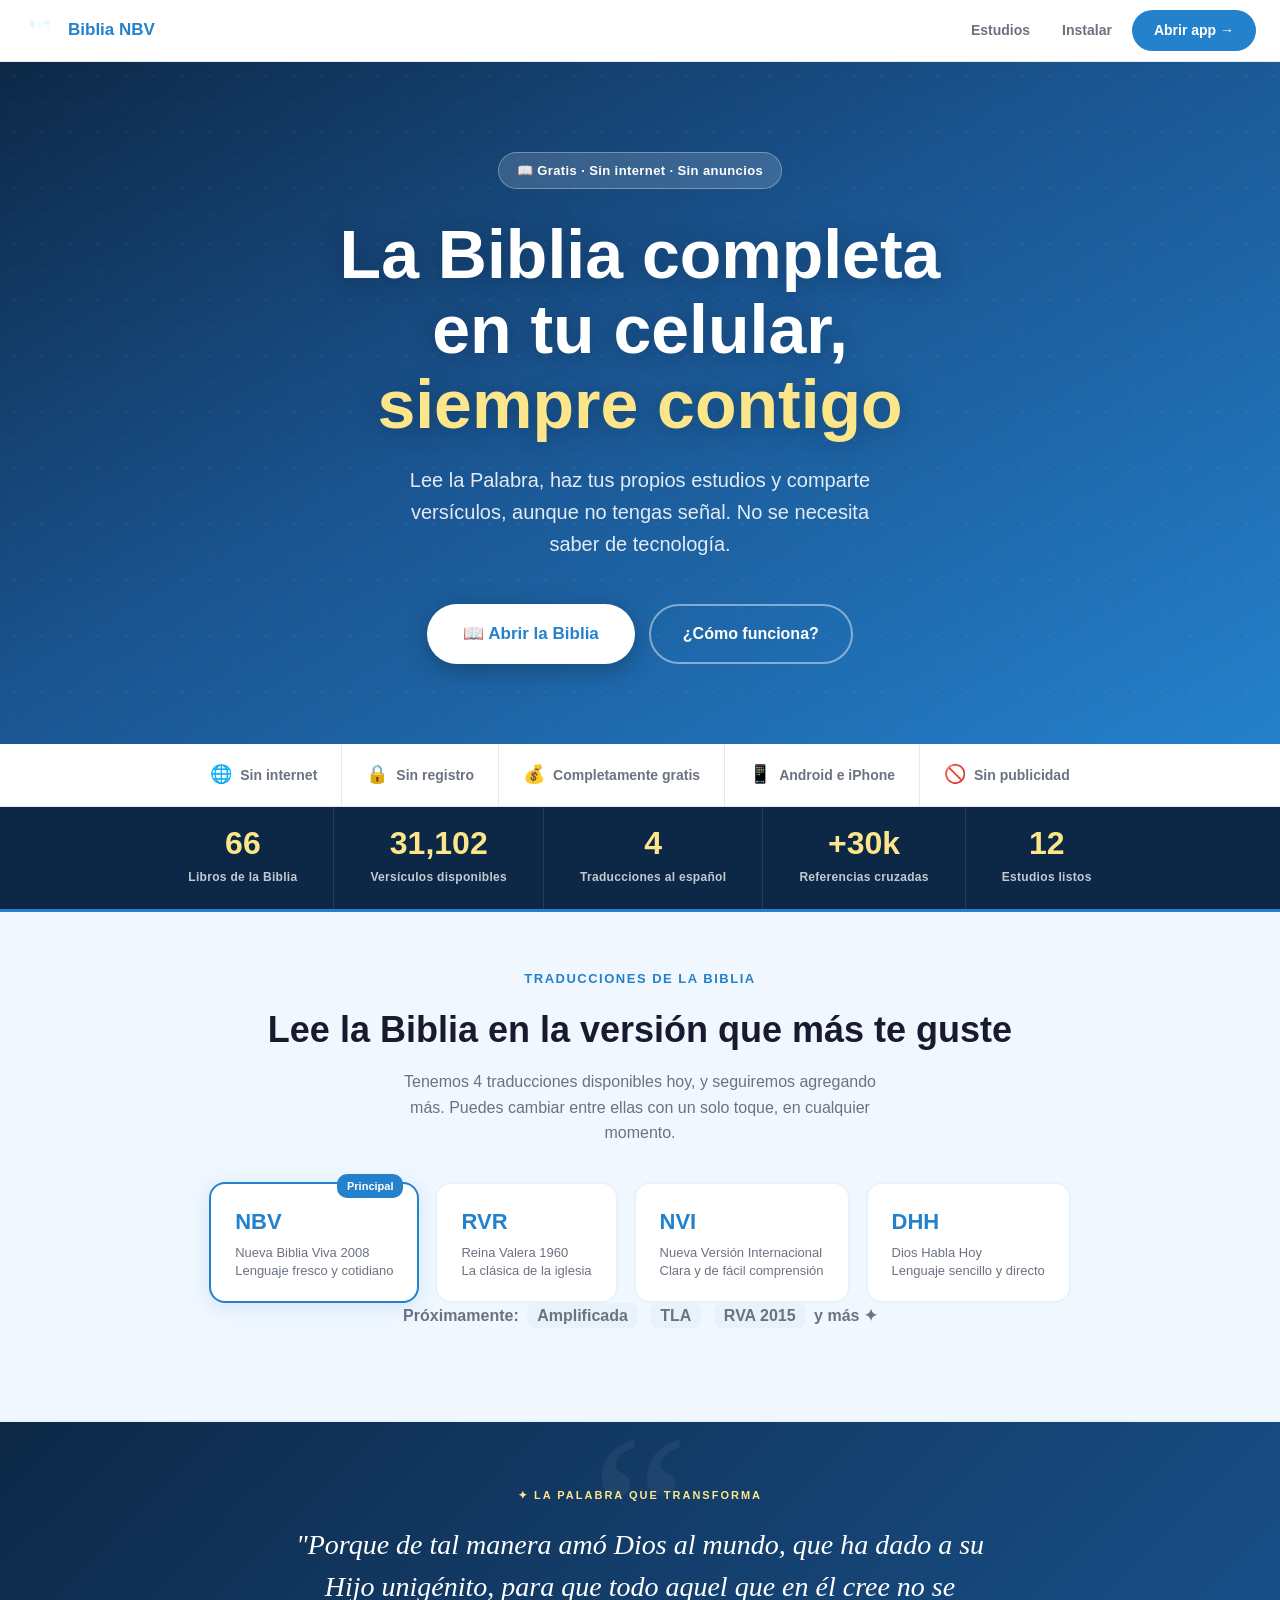
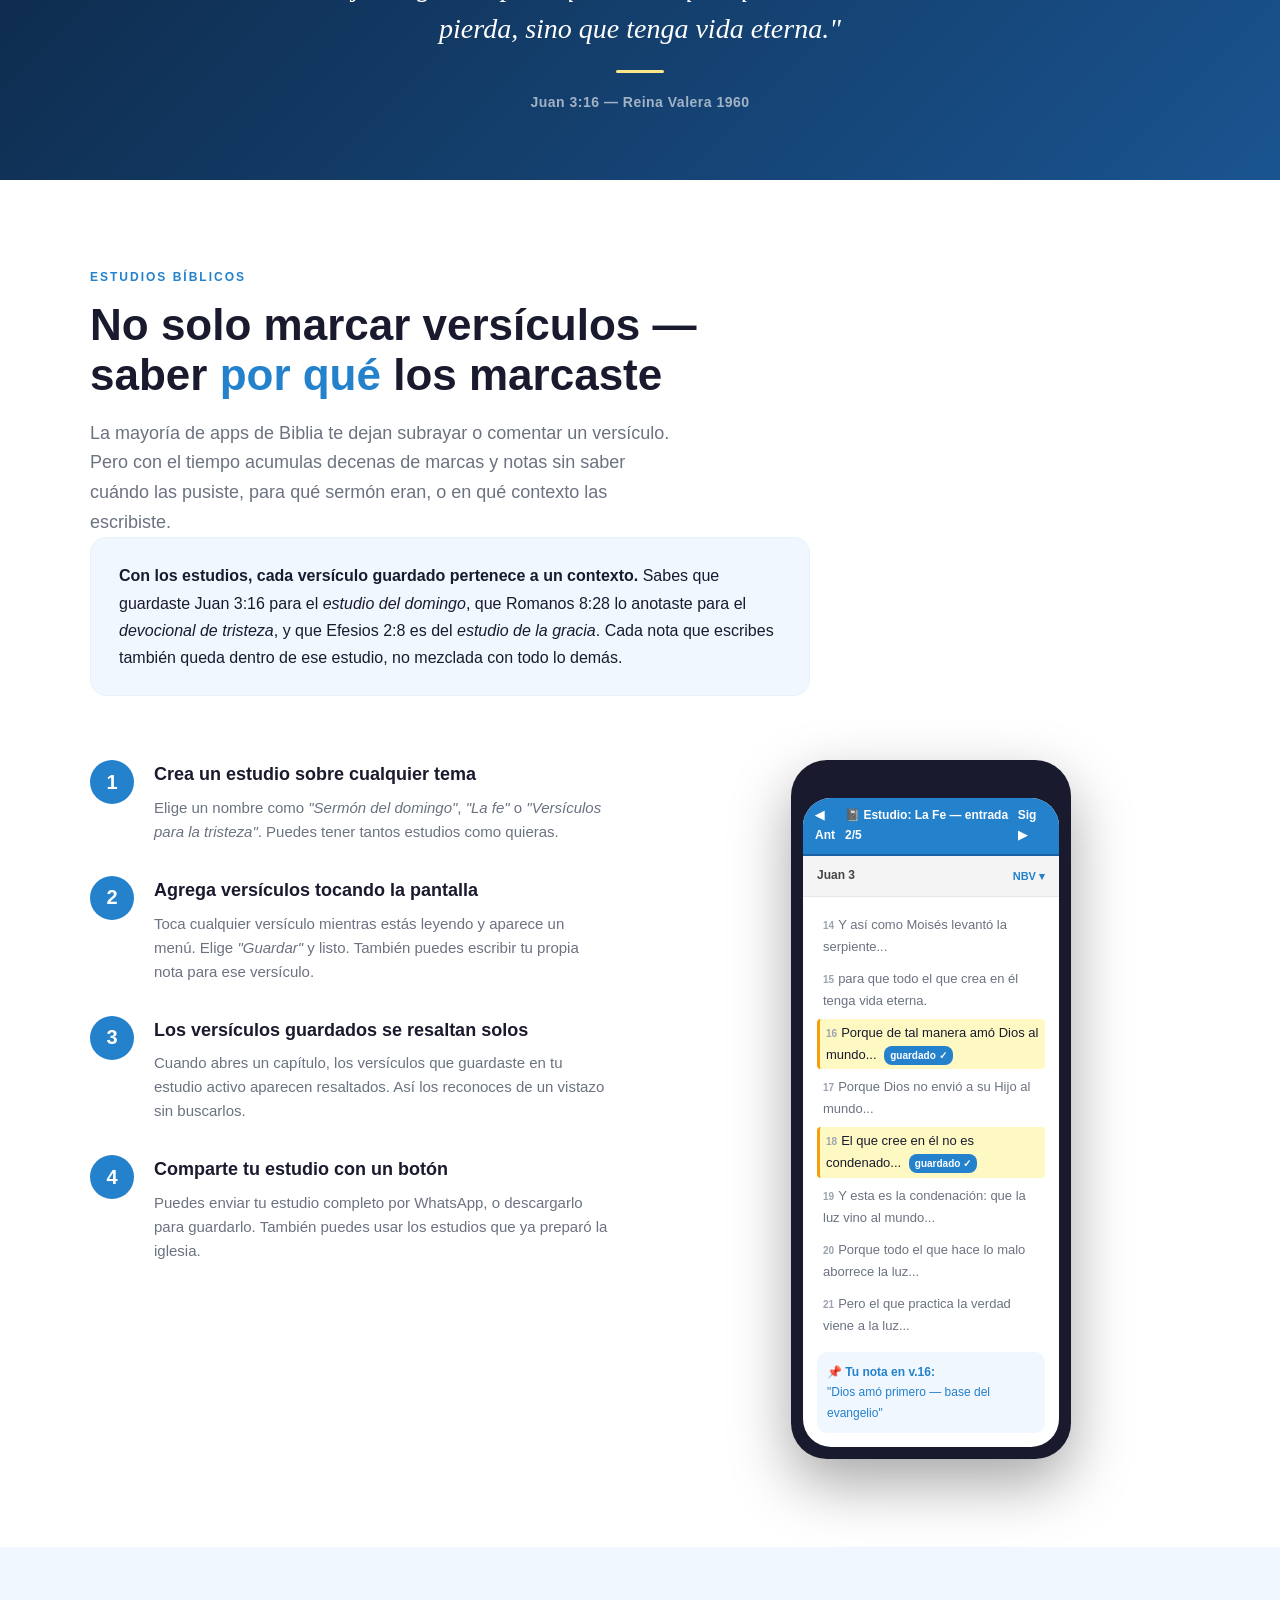
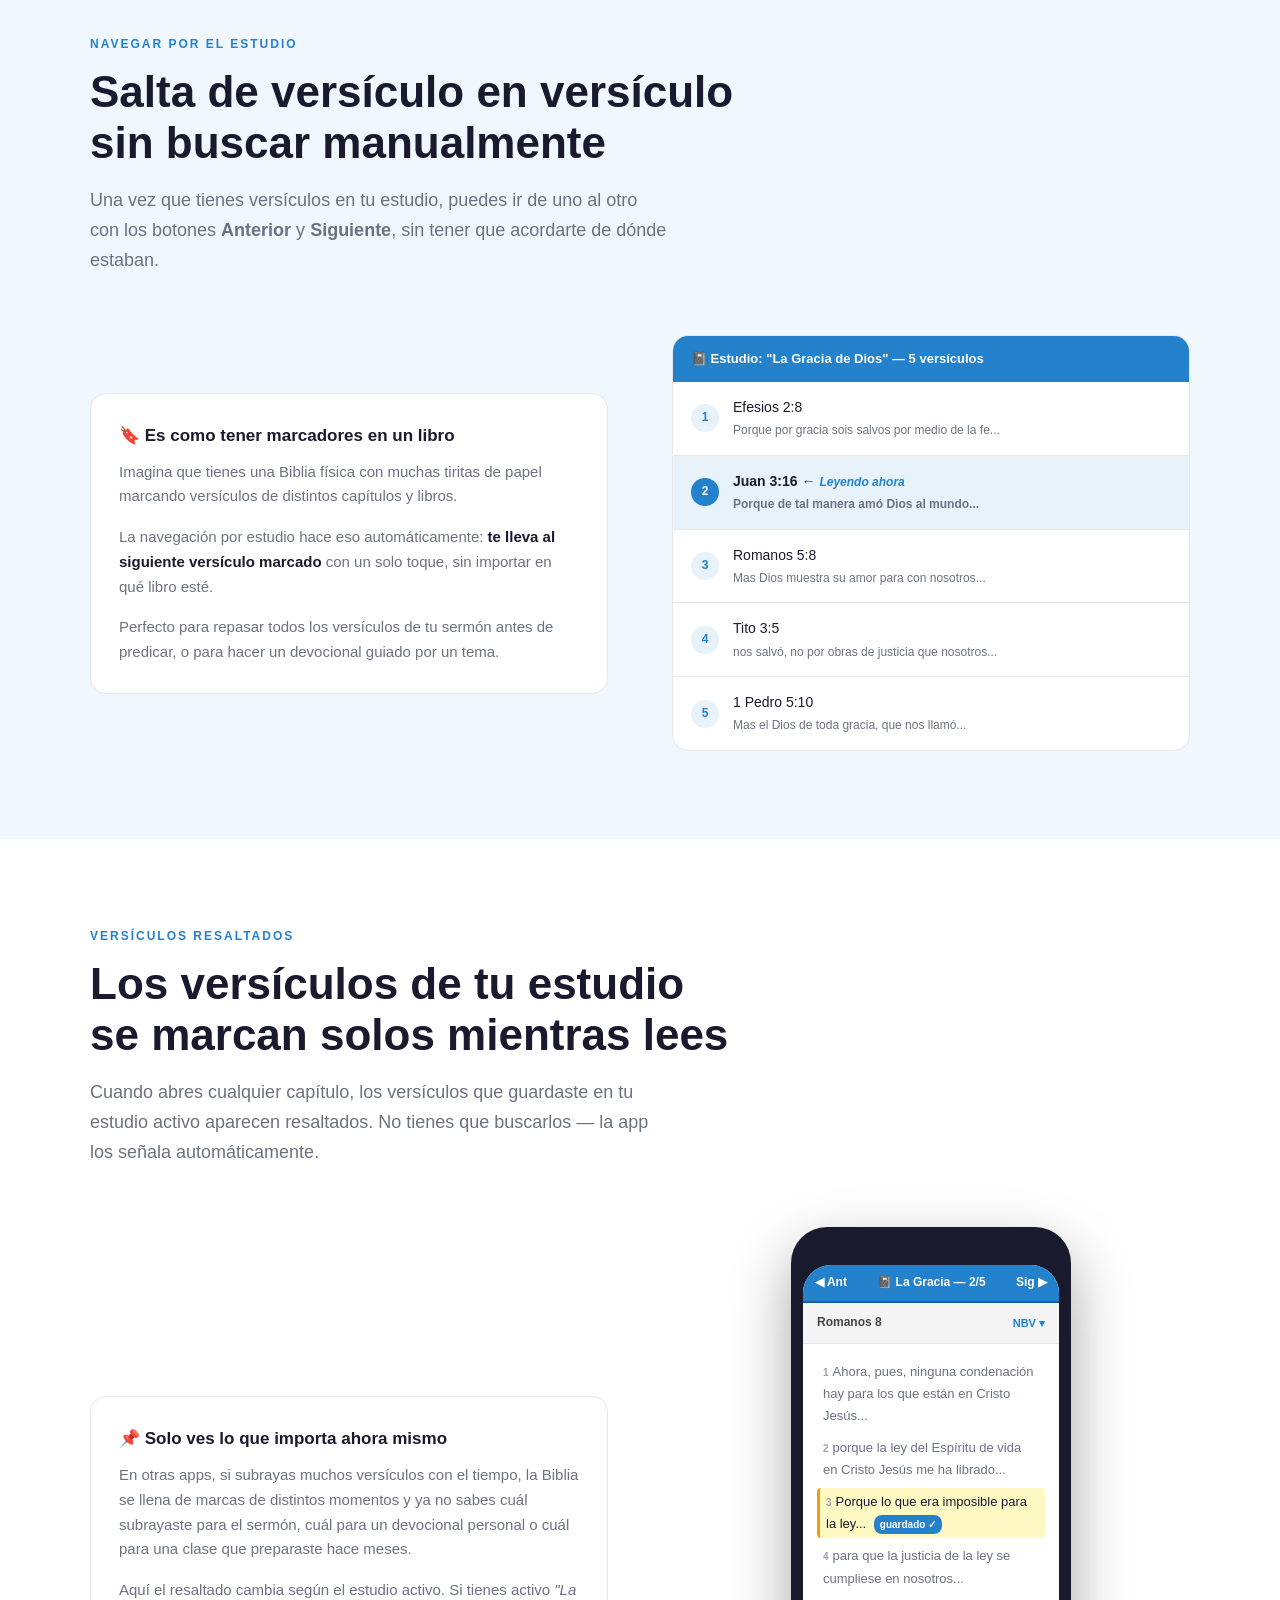
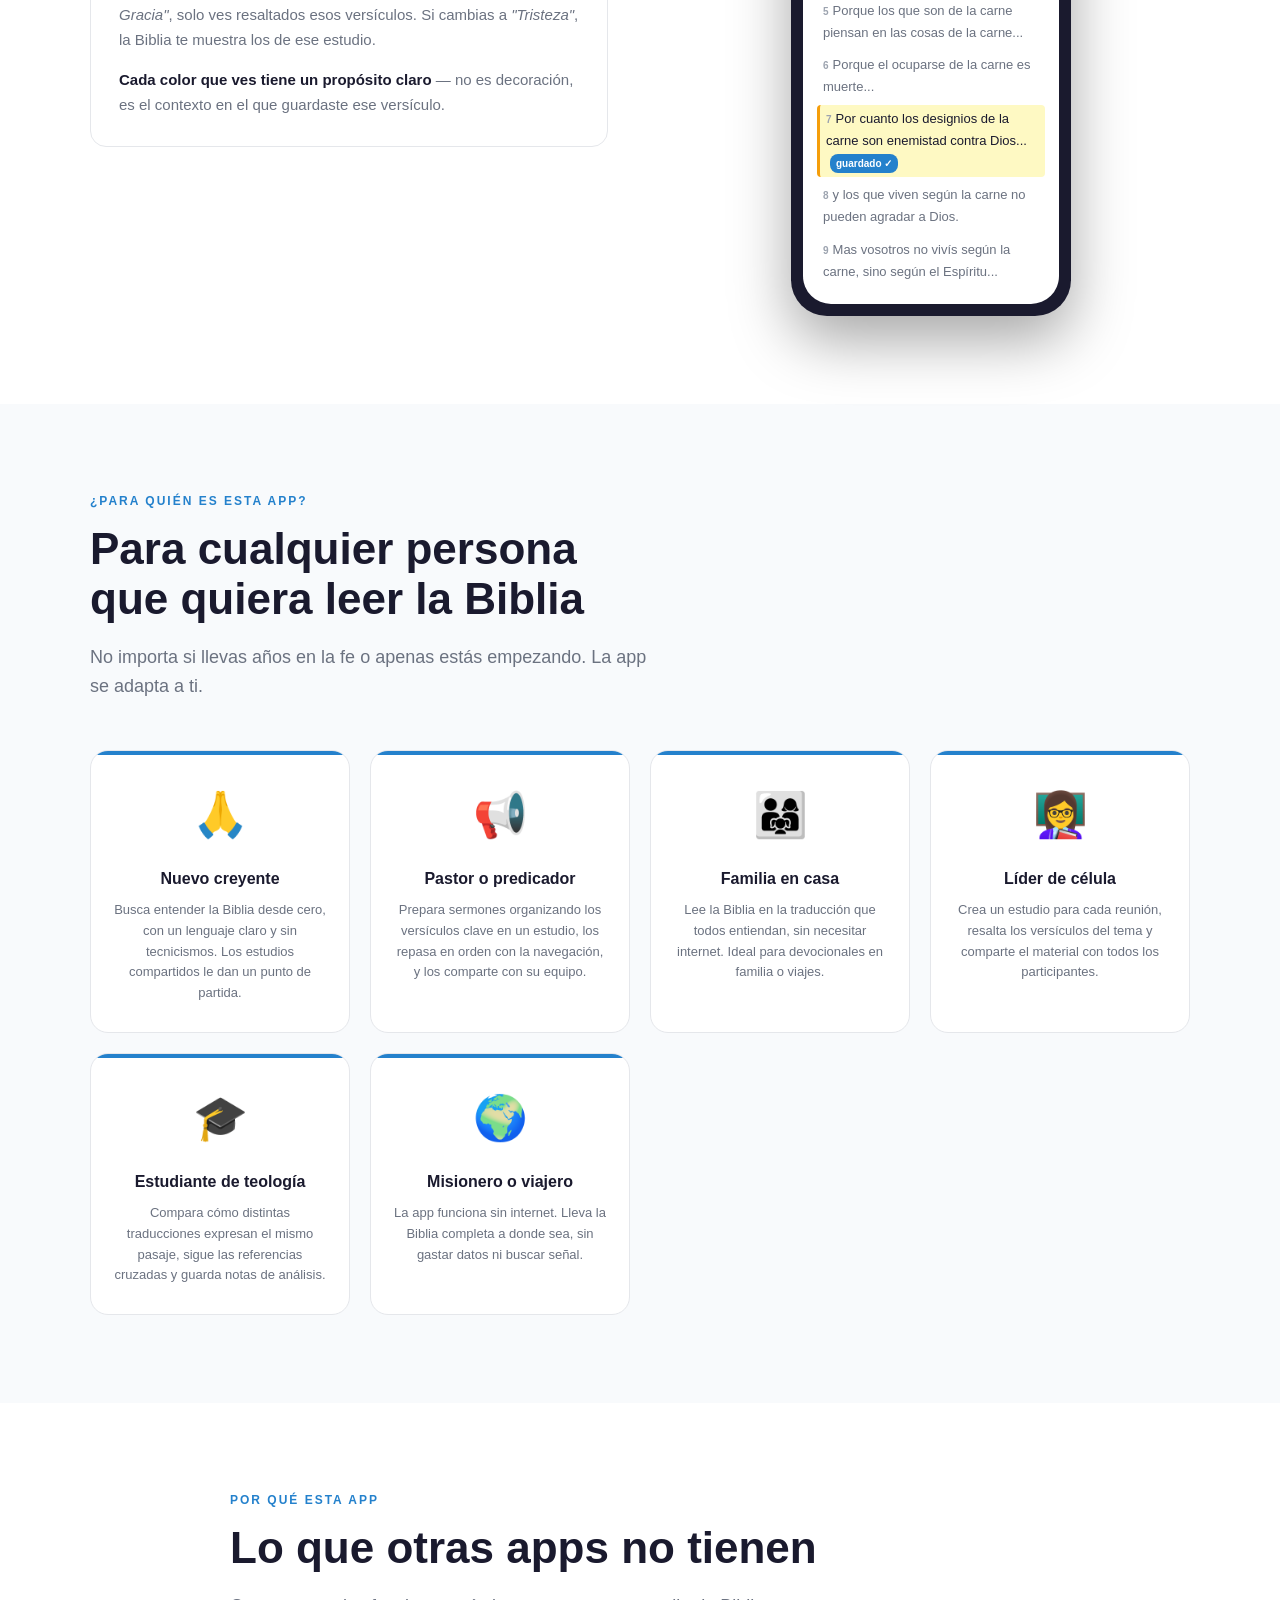
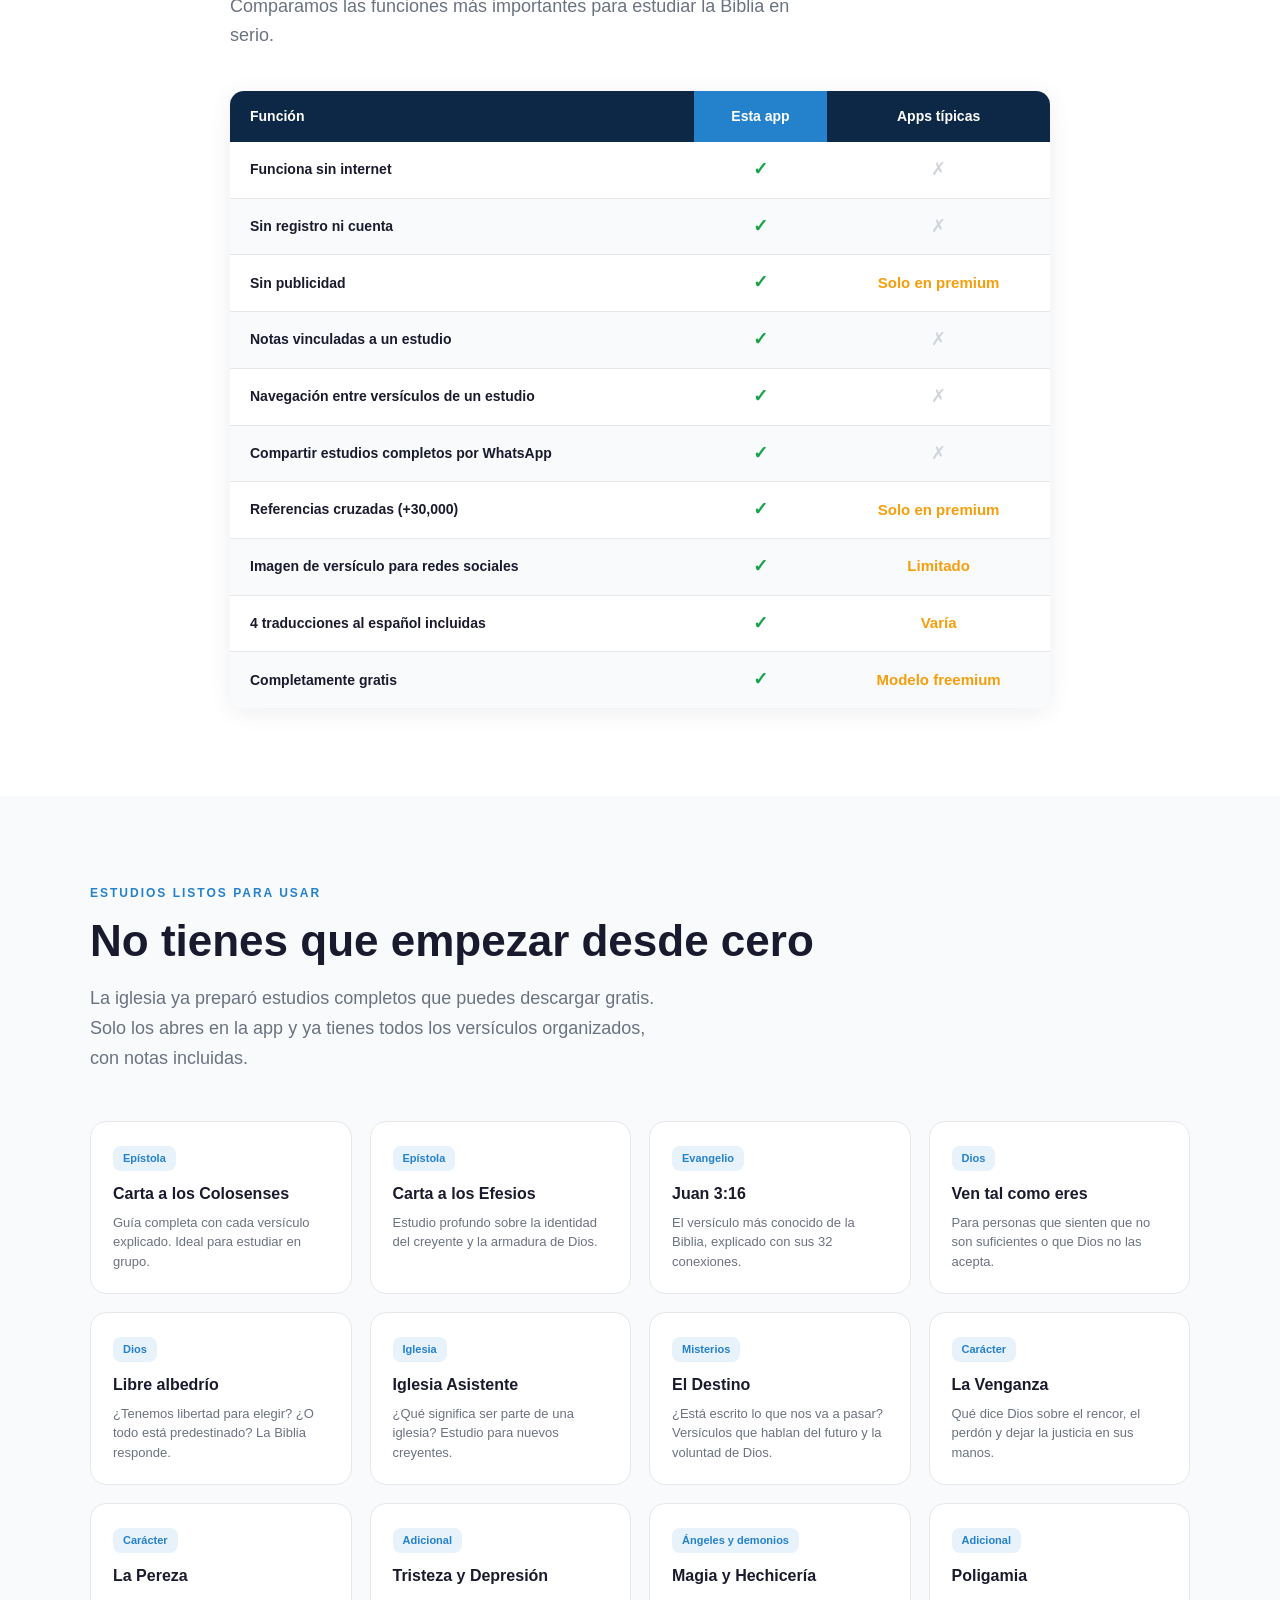
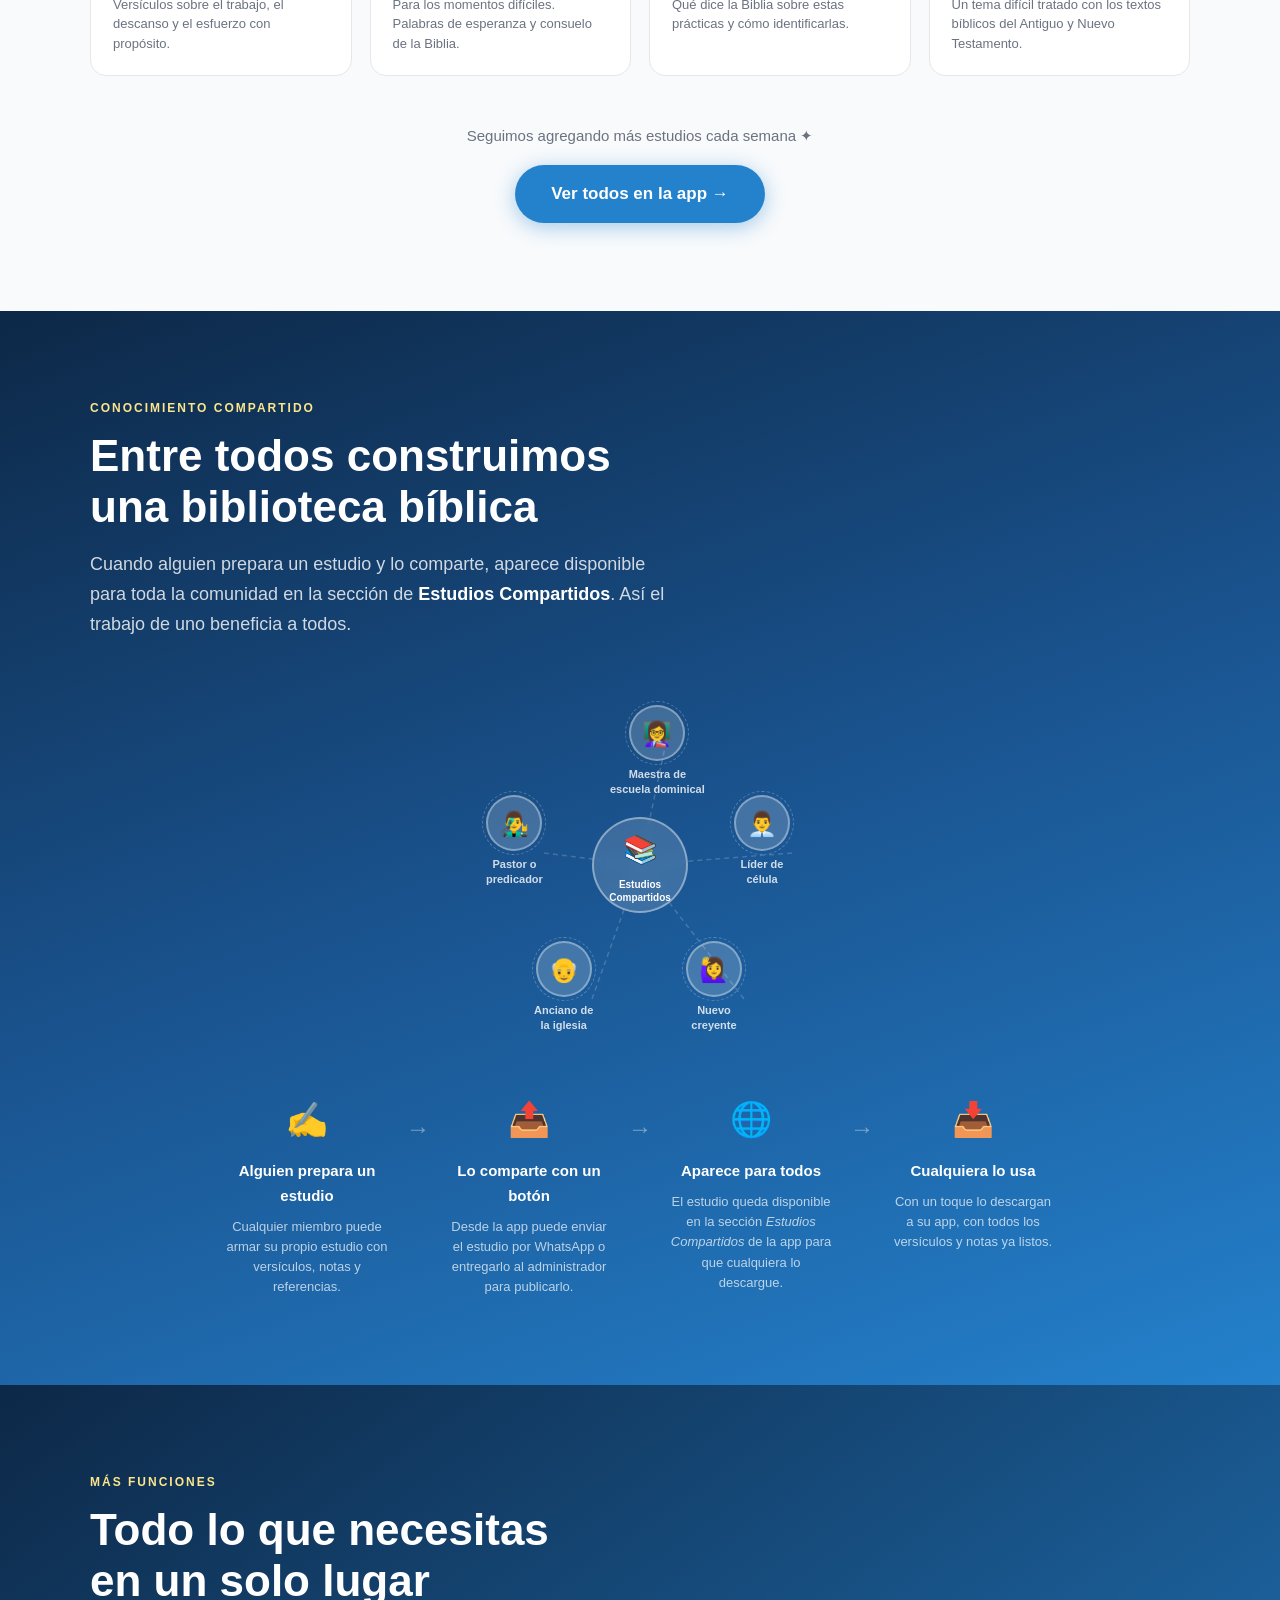
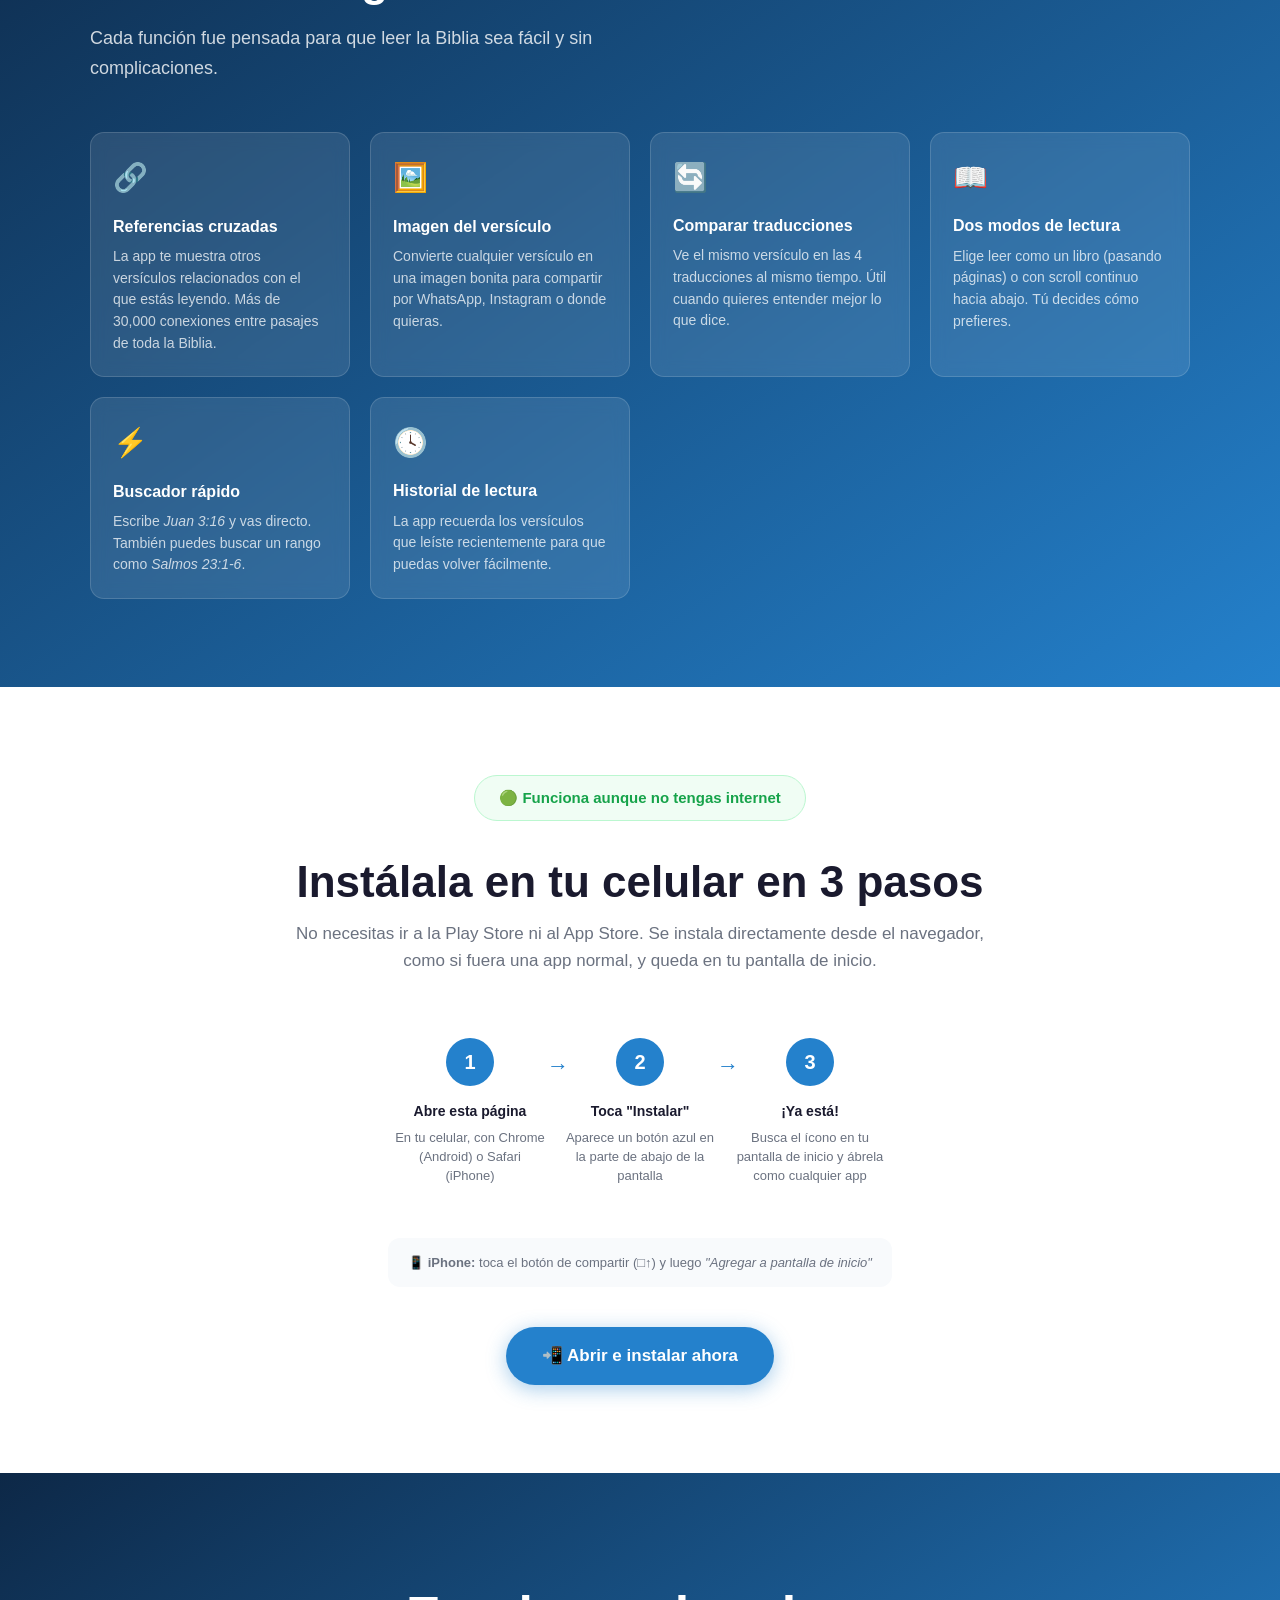
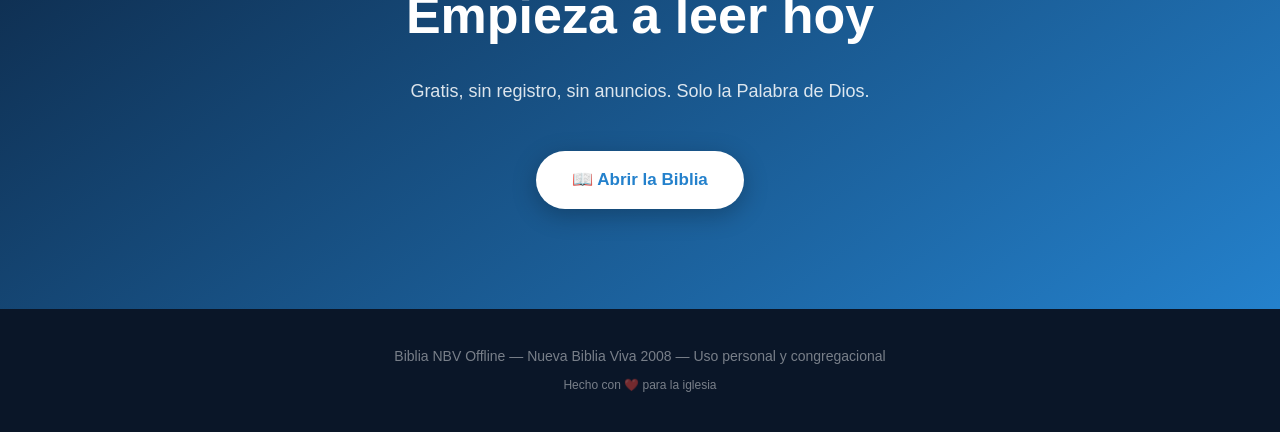
==== landing.html @ 21ff1848 "v2.12: URL study param, auto-open modal on study switch, share link button - Al cambiar de estudio c" ====
<!DOCTYPE html>
<html lang="es">
<head>
  <meta charset="UTF-8" />
  <meta name="viewport" content="width=device-width, initial-scale=1.0" />
  <title>Biblia NBV — App para tu celular</title>
  <meta name="description" content="Lee la Biblia completa en tu celular, sin internet, gratis. Con estudios bíblicos, versículos resaltados, notas y mucho más." />
  <style>
    *, *::before, *::after { box-sizing: border-box; margin: 0; padding: 0; }

    :root {
      --blue:       #2481cc;
      --blue-dark:  #1a60a0;
      --blue-light: #e8f2fb;
      --blue-xlight:#f0f7ff;
      --text:       #1a1a2e;
      --muted:      #6b7280;
      --bg:         #ffffff;
      --card-bg:    #f8fafc;
      --border:     #e5e7eb;
      --green:      #16a34a;
      --green-bg:   #f0fdf4;
      --gold:       #f59e0b;
    }

    html { scroll-behavior: smooth; }

    body {
      font-family: -apple-system, BlinkMacSystemFont, "Segoe UI", Roboto, Helvetica, Arial, sans-serif;
      background: var(--bg);
      color: var(--text);
      line-height: 1.65;
    }

    /* ═══════════════════════════════════ NAV */
    nav {
      position: sticky; top: 0; z-index: 200;
      background: rgba(255,255,255,0.93);
      backdrop-filter: blur(14px);
      border-bottom: 1px solid var(--border);
      padding: 0 24px; height: 62px;
      display: flex; align-items: center; justify-content: space-between;
    }
    .nav-logo {
      display: flex; align-items: center; gap: 10px;
      font-weight: 800; font-size: 17px; color: var(--blue); text-decoration: none;
    }
    .nav-logo img { width: 34px; height: 34px; border-radius: 9px; }
    .nav-links { display: flex; gap: 8px; align-items: center; }
    .nav-link {
      font-size: 14px; font-weight: 600; color: var(--muted);
      text-decoration: none; padding: 6px 12px; border-radius: 8px;
    }
    .nav-link:hover { color: var(--blue); background: var(--blue-light); }
    .nav-cta {
      background: var(--blue); color: #fff;
      padding: 9px 22px; border-radius: 22px;
      font-size: 14px; font-weight: 700; text-decoration: none;
      transition: background .2s;
    }
    .nav-cta:hover { background: var(--blue-dark); }
    @media (max-width: 500px) { .nav-link { display: none; } }

    /* ═══════════════════════════════════ HERO */
    .hero {
      background: linear-gradient(150deg, #0d2847 0%, #1a5490 45%, #2481cc 100%);
      color: #fff; text-align: center;
      padding: 90px 24px 80px; position: relative; overflow: hidden;
    }
    .hero::before {
      content:''; position:absolute; inset:0; opacity:.06;
      background-image: radial-gradient(circle, #fff 1px, transparent 1px);
      background-size: 28px 28px;
    }
    .hero-content { position: relative; z-index: 1; }
    .hero-badge {
      display: inline-flex; align-items: center; gap: 6px;
      background: rgba(255,255,255,.15); border: 1px solid rgba(255,255,255,.3);
      border-radius: 22px; padding: 7px 18px;
      font-size: 13px; font-weight: 700; margin-bottom: 28px; letter-spacing: .4px;
    }
    .hero h1 {
      font-size: clamp(38px, 6.5vw, 68px); font-weight: 900;
      line-height: 1.1; margin-bottom: 22px;
      text-shadow: 0 3px 24px rgba(0,0,0,.25);
    }
    .hero h1 em { font-style: normal; color: #fde68a; }
    .hero-sub {
      font-size: clamp(16px, 2.5vw, 20px); opacity: .88;
      max-width: 500px; margin: 0 auto 44px; line-height: 1.6;
    }
    .hero-actions {
      display: flex; gap: 14px; justify-content: center; flex-wrap: wrap;
    }
    .btn-hero {
      background: #fff; color: var(--blue);
      padding: 15px 36px; border-radius: 32px;
      font-size: 17px; font-weight: 800; text-decoration: none;
      box-shadow: 0 6px 24px rgba(0,0,0,.25);
      transition: transform .2s, box-shadow .2s;
      display: inline-flex; align-items: center; gap: 10px;
    }
    .btn-hero:hover { transform: translateY(-3px); box-shadow: 0 10px 32px rgba(0,0,0,.3); }
    .btn-ghost {
      background: transparent; color: #fff;
      border: 2px solid rgba(255,255,255,.45);
      padding: 15px 32px; border-radius: 32px;
      font-size: 16px; font-weight: 600; text-decoration: none;
      transition: background .2s;
    }
    .btn-ghost:hover { background: rgba(255,255,255,.15); }

    /* ═══════════════════════════════════ TRUST BAR */
    .trust-bar {
      display: flex; justify-content: center; flex-wrap: wrap; gap: 0;
      background: #fff; border-bottom: 1px solid var(--border);
    }
    .trust-item {
      display: flex; align-items: center; gap: 8px;
      padding: 16px 24px; font-size: 14px; font-weight: 600; color: var(--muted);
      border-right: 1px solid var(--border);
    }
    .trust-item:last-child { border-right: none; }
    .trust-item .icon { font-size: 18px; }

    /* ═══════════════════════════════════ TRADUCCIONES */
    .trans-section {
      background: var(--blue-xlight);
      padding: 56px 24px; text-align: center;
      border-bottom: 2px solid var(--blue-light);
    }
    .trans-label {
      font-size: 13px; font-weight: 700; text-transform: uppercase;
      letter-spacing: 1.5px; color: var(--blue); margin-bottom: 10px;
    }
    .trans-section h2 {
      font-size: clamp(24px, 4vw, 36px); font-weight: 800; margin-bottom: 10px;
    }
    .trans-section p {
      color: var(--muted); font-size: 16px; max-width: 500px;
      margin: 0 auto 36px; line-height: 1.6;
    }
    .trans-cards {
      display: flex; gap: 16px; justify-content: center; flex-wrap: wrap;
      max-width: 900px; margin: 0 auto;
    }
    .trans-card {
      background: #fff; border: 2px solid var(--blue-light);
      border-radius: 16px; padding: 20px 24px; min-width: 180px;
      text-align: left; position: relative;
    }
    .trans-card.active { border-color: var(--blue); box-shadow: 0 4px 20px rgba(36,129,204,.15); }
    .trans-card .trans-name {
      font-size: 22px; font-weight: 900; color: var(--blue); margin-bottom: 4px;
    }
    .trans-card .trans-full { font-size: 13px; color: var(--muted); line-height: 1.4; }
    .trans-card .badge-current {
      position: absolute; top: -10px; right: 14px;
      background: var(--blue); color: #fff;
      font-size: 11px; font-weight: 700; padding: 3px 10px; border-radius: 10px;
    }
    .trans-coming {
      margin-top: 24px; font-size: 14px; color: var(--blue);
      font-weight: 600;
    }
    .trans-coming span {
      background: var(--blue-light); border-radius: 8px; padding: 4px 10px; margin: 0 4px;
    }

    /* ═══════════════════════════════════ SECTIONS BASE */
    .sec { padding: 88px 24px; }
    .sec-inner { max-width: 1100px; margin: 0 auto; }
    .sec-label {
      font-size: 12px; font-weight: 800; text-transform: uppercase;
      letter-spacing: 2px; color: var(--blue); margin-bottom: 12px;
    }
    .sec h2 {
      font-size: clamp(28px, 4.5vw, 44px); font-weight: 900; line-height: 1.15; margin-bottom: 18px;
    }
    .sec-intro {
      font-size: 18px; color: var(--muted); max-width: 580px; line-height: 1.65;
    }

    /* ═══════════════════════════════════ ESTUDIOS — GRAN SECCIÓN */
    .studies-sec { background: var(--bg); }
    .studies-layout {
      display: grid; grid-template-columns: 1fr 1fr;
      gap: 64px; align-items: start; margin-top: 64px;
    }
    @media (max-width: 820px) { .studies-layout { grid-template-columns: 1fr; gap: 48px; } }

    .study-steps { display: flex; flex-direction: column; gap: 32px; }
    .study-step {
      display: flex; gap: 20px; align-items: flex-start;
    }
    .study-step-num {
      width: 44px; height: 44px; min-width: 44px;
      background: var(--blue); color: #fff;
      border-radius: 50%; display: flex; align-items: center;
      justify-content: center; font-size: 20px; font-weight: 900;
    }
    .study-step-body h3 {
      font-size: 18px; font-weight: 800; margin-bottom: 6px;
    }
    .study-step-body p {
      font-size: 15px; color: var(--muted); line-height: 1.6;
    }

    /* ── phone mockup */
    .phone-wrap { display: flex; justify-content: center; }
    .phone {
      width: 280px; background: #1a1a2e;
      border-radius: 36px; padding: 12px;
      box-shadow: 0 24px 60px rgba(0,0,0,.35), 0 0 0 1px rgba(255,255,255,.05);
      position: relative;
    }
    .phone-notch {
      width: 100px; height: 22px; background: #1a1a2e;
      border-radius: 0 0 16px 16px; margin: 0 auto 4px;
      position: relative; z-index: 2;
    }
    .phone-screen {
      background: #fff; border-radius: 28px; overflow: hidden; min-height: 420px;
    }
    .phone-topbar {
      background: #f4f4f5; padding: 10px 14px;
      font-size: 12px; font-weight: 700; color: #444;
      display: flex; justify-content: space-between; align-items: center;
      border-bottom: 1px solid #e5e7eb;
    }
    .phone-content { padding: 14px; font-size: 13px; line-height: 1.7; color: #1a1a2e; }

    /* verse highlight colors */
    .vhl-yellow { background: #fef9c3; border-left: 3px solid #f59e0b; padding: 3px 6px; border-radius: 4px; margin-bottom: 4px; display: block; }
    .vhl-blue   { background: #dbeafe; border-left: 3px solid #3b82f6; padding: 3px 6px; border-radius: 4px; margin-bottom: 4px; display: block; }
    .vhl-green  { background: #dcfce7; border-left: 3px solid #16a34a; padding: 3px 6px; border-radius: 4px; margin-bottom: 4px; display: block; }
    .vhl-pink   { background: #fce7f3; border-left: 3px solid #ec4899; padding: 3px 6px; border-radius: 4px; margin-bottom: 4px; display: block; }
    .vhl-none   { padding: 3px 6px; margin-bottom: 4px; display: block; color: var(--muted); }

    .verse-num { font-size: 10px; font-weight: 800; color: #9ca3af; margin-right: 4px; }
    .note-badge {
      display: inline-block; background: var(--blue); color: #fff;
      font-size: 10px; font-weight: 700; padding: 1px 6px; border-radius: 8px;
      margin-left: 4px; vertical-align: middle;
    }

    .study-nav-pill {
      display: flex; align-items: center; justify-content: space-between;
      background: var(--blue); color: #fff;
      padding: 8px 12px; font-size: 12px; font-weight: 700;
      border-bottom: 2px solid var(--blue-dark);
    }
    .snav-btn {
      background: rgba(255,255,255,.2); border: none; color: #fff;
      padding: 3px 10px; border-radius: 8px; font-size: 12px; font-weight: 700; cursor: pointer;
    }

    /* ═══════════════════════════════════ NAVEGACIÓN POR ESTUDIO */
    .nav-study-sec { background: var(--blue-xlight); }
    .nav-study-layout {
      display: grid; grid-template-columns: 1fr 1fr;
      gap: 64px; align-items: center; margin-top: 60px;
    }
    @media (max-width: 820px) { .nav-study-layout { grid-template-columns: 1fr; gap: 40px; } }

    .analogy-box {
      background: #fff; border: 1.5px solid var(--border);
      border-radius: 16px; padding: 28px;
    }
    .analogy-box h3 { font-size: 17px; font-weight: 800; margin-bottom: 10px; }
    .analogy-box p { font-size: 15px; color: var(--muted); line-height: 1.65; margin-bottom: 16px; }
    .analogy-box p:last-child { margin-bottom: 0; }
    .analogy-box strong { color: var(--text); }

    .nav-demo {
      background: #fff; border: 1.5px solid var(--border);
      border-radius: 16px; overflow: hidden;
    }
    .nd-header {
      background: var(--blue); color: #fff;
      padding: 12px 18px; font-size: 13px; font-weight: 700;
    }
    .nd-list { list-style: none; }
    .nd-item {
      display: flex; align-items: center; gap: 14px;
      padding: 14px 18px; border-bottom: 1px solid var(--border);
      font-size: 14px; cursor: pointer; transition: background .15s;
    }
    .nd-item:last-child { border-bottom: none; }
    .nd-item:hover { background: var(--blue-xlight); }
    .nd-item.active { background: var(--blue-light); font-weight: 700; }
    .nd-num {
      width: 28px; height: 28px; min-width: 28px;
      background: var(--blue-light); color: var(--blue);
      border-radius: 50%; display: flex; align-items: center;
      justify-content: center; font-size: 12px; font-weight: 800;
    }
    .nd-item.active .nd-num { background: var(--blue); color: #fff; }
    .nd-ref { font-size: 12px; color: var(--muted); margin-top: 2px; }

    /* ═══════════════════════════════════ RESALTADO */
    .highlight-sec { background: #fff; }
    .highlight-layout {
      display: grid; grid-template-columns: 1fr 1fr;
      gap: 64px; align-items: center; margin-top: 60px;
    }
    @media (max-width: 820px) { .highlight-layout { grid-template-columns: 1fr; gap: 40px; } }

    .color-legend { display: flex; flex-direction: column; gap: 16px; margin-top: 32px; }
    .legend-row {
      display: flex; align-items: flex-start; gap: 14px;
    }
    .legend-dot {
      width: 18px; height: 18px; min-width: 18px; border-radius: 50%; margin-top: 3px;
    }
    .legend-row h4 { font-size: 15px; font-weight: 700; margin-bottom: 3px; }
    .legend-row p { font-size: 14px; color: var(--muted); line-height: 1.5; }

    /* ═══════════════════════════════════ BIBLIOTECA ESTUDIOS */
    .library-sec { background: var(--card-bg); }
    .library-grid {
      display: grid; grid-template-columns: repeat(auto-fill, minmax(240px, 1fr));
      gap: 18px; margin-top: 48px;
    }
    .lib-card {
      background: #fff; border: 1.5px solid var(--border);
      border-radius: 16px; padding: 22px; transition: box-shadow .2s, transform .2s;
    }
    .lib-card:hover { box-shadow: 0 8px 28px rgba(36,129,204,.12); transform: translateY(-3px); }
    .lib-cat {
      display: inline-block; font-size: 11px; font-weight: 700;
      color: var(--blue); background: var(--blue-light);
      padding: 3px 10px; border-radius: 8px; margin-bottom: 10px;
    }
    .lib-card h3 { font-size: 16px; font-weight: 800; margin-bottom: 6px; }
    .lib-card p { font-size: 13px; color: var(--muted); line-height: 1.5; }

    /* ═══════════════════════════════════ FUNCIONES RÁPIDAS */
    .quick-sec { background: linear-gradient(145deg, #0d2847, #2481cc); color: #fff; }
    .quick-sec .sec-label { color: #fde68a; }
    .quick-sec .sec h2 { color: #fff; }
    .quick-sec .sec-intro { color: rgba(255,255,255,.8); }
    .quick-grid {
      display: grid; grid-template-columns: repeat(auto-fill, minmax(260px, 1fr));
      gap: 20px; margin-top: 48px;
    }
    .quick-card {
      background: rgba(255,255,255,.1); border: 1px solid rgba(255,255,255,.15);
      border-radius: 14px; padding: 22px;
      backdrop-filter: blur(8px);
    }
    .quick-card .qi { font-size: 28px; margin-bottom: 12px; display: block; }
    .quick-card h3 { font-size: 16px; font-weight: 800; margin-bottom: 6px; }
    .quick-card p { font-size: 14px; color: rgba(255,255,255,.75); line-height: 1.55; }

    /* ═══════════════════════════════════ INSTALAR */
    .install-sec { background: #fff; text-align: center; }
    .install-inner { max-width: 700px; margin: 0 auto; }
    .offline-badge {
      display: inline-flex; align-items: center; gap: 10px;
      background: var(--green-bg); color: var(--green);
      border: 1.5px solid #bbf7d0; padding: 10px 24px;
      border-radius: 30px; font-weight: 700; font-size: 15px; margin-bottom: 36px;
    }
    .install-sec h2 { margin-bottom: 12px; }
    .install-sec .desc {
      font-size: 17px; color: var(--muted); margin-bottom: 48px; line-height: 1.6;
    }
    .install-steps {
      display: flex; gap: 0; justify-content: center; flex-wrap: wrap;
    }
    .istep {
      display: flex; flex-direction: column; align-items: center;
      text-align: center; width: 170px; padding: 16px 10px; position: relative;
    }
    .istep:not(:last-child)::after {
      content: '→'; position: absolute; right: -14px; top: 26px;
      font-size: 22px; color: var(--blue); font-weight: 700;
    }
    @media (max-width: 580px) { .istep:not(:last-child)::after { display: none; } }
    .istep-num {
      width: 48px; height: 48px; background: var(--blue); color: #fff;
      border-radius: 50%; display: flex; align-items: center;
      justify-content: center; font-size: 20px; font-weight: 900; margin-bottom: 14px;
    }
    .istep h4 { font-size: 14px; font-weight: 800; margin-bottom: 6px; }
    .istep p { font-size: 13px; color: var(--muted); line-height: 1.45; }
    .install-note {
      margin-top: 36px; font-size: 13px; color: var(--muted);
      background: var(--card-bg); border-radius: 12px; padding: 14px 20px;
      display: inline-block;
    }

    /* ═══════════════════════════════════ CTA */
    .cta-sec {
      background: linear-gradient(145deg, #0d2847, #2481cc);
      text-align: center; padding: 100px 24px; color: #fff;
    }
    .cta-sec h2 { color: #fff; font-size: clamp(30px, 5vw, 52px); margin-bottom: 18px; }
    .cta-sec p { font-size: 18px; opacity: .85; max-width: 460px; margin: 0 auto 44px; }

    /* ═══════════════════════════════════ FOOTER */
    footer {
      background: #0a1628; color: rgba(255,255,255,.45);
      text-align: center; padding: 36px 24px; font-size: 14px;
    }

    /* ═══════════════════════════════════ UTILS */
    .btn-blue {
      display: inline-flex; align-items: center; gap: 8px;
      background: var(--blue); color: #fff;
      padding: 15px 36px; border-radius: 32px;
      font-size: 17px; font-weight: 700; text-decoration: none;
      box-shadow: 0 4px 20px rgba(36,129,204,.4);
      transition: background .2s, transform .2s;
    }
    .btn-blue:hover { background: var(--blue-dark); transform: translateY(-2px); }

    /* ═══════════════════════════════════ STATS BAR */
    .stats-bar {
      background: #0d2847;
      display: flex; justify-content: center; flex-wrap: wrap;
      gap: 0; border-bottom: 3px solid var(--blue);
    }
    .stat-item {
      padding: 20px 36px; text-align: center;
      border-right: 1px solid rgba(255,255,255,.1);
      color: #fff;
    }
    .stat-item:last-child { border-right: none; }
    .stat-num {
      font-size: 32px; font-weight: 900; line-height: 1;
      color: #fde68a; display: block; margin-bottom: 4px;
      font-variant-numeric: tabular-nums;
    }
    .stat-desc { font-size: 12px; opacity: .75; font-weight: 600; letter-spacing: .3px; }

    /* ═══════════════════════════════════ VERSE PULLQUOTE */
    .pullquote-sec {
      background: linear-gradient(135deg, #0d2847 0%, #1a5490 100%);
      padding: 64px 24px; text-align: center; position: relative; overflow: hidden;
    }
    .pullquote-sec::before {
      content: '\201C';
      position: absolute; top: -20px; left: 50%; transform: translateX(-50%);
      font-size: 220px; color: rgba(255,255,255,.05);
      font-family: Georgia, serif; line-height: 1; pointer-events: none;
    }
    .pullquote-inner { max-width: 700px; margin: 0 auto; position: relative; z-index: 1; }
    .pullquote-label {
      font-size: 11px; font-weight: 800; letter-spacing: 2px;
      text-transform: uppercase; color: #fde68a; margin-bottom: 20px; display: block;
    }
    .pullquote-text {
      font-size: clamp(20px, 3.5vw, 28px); font-style: italic;
      line-height: 1.5; color: #fff; font-family: Georgia, serif;
      margin-bottom: 20px;
    }
    .pullquote-ref {
      font-size: 14px; color: rgba(255,255,255,.6); font-weight: 700; letter-spacing: .5px;
    }
    .pullquote-line {
      width: 48px; height: 3px; background: #fde68a;
      margin: 16px auto; border-radius: 2px;
    }

    /* ═══════════════════════════════════ PARA QUIÉN ES */
    .personas-sec { background: var(--card-bg); }
    .personas-grid {
      display: grid; grid-template-columns: repeat(auto-fill, minmax(220px, 1fr));
      gap: 20px; margin-top: 48px;
    }
    .persona-card {
      background: #fff; border: 1.5px solid var(--border);
      border-radius: 18px; padding: 28px 22px; text-align: center;
      transition: box-shadow .2s, transform .2s;
      position: relative; overflow: hidden;
    }
    .persona-card::before {
      content: ''; position: absolute; top: 0; left: 0; right: 0;
      height: 4px; background: var(--blue);
    }
    .persona-card:hover { box-shadow: 0 10px 32px rgba(36,129,204,.14); transform: translateY(-4px); }
    .persona-emoji { font-size: 44px; margin-bottom: 14px; display: block; }
    .persona-card h3 { font-size: 16px; font-weight: 800; margin-bottom: 8px; }
    .persona-card p { font-size: 13px; color: var(--muted); line-height: 1.6; }

    /* ═══════════════════════════════════ COMPARACIÓN */
    .compare-sec { background: #fff; }
    .compare-inner { max-width: 820px; margin: 0 auto; }
    .compare-table {
      width: 100%; border-collapse: collapse; margin-top: 40px;
      border-radius: 14px; overflow: hidden;
      box-shadow: 0 4px 24px rgba(0,0,0,.07);
    }
    .compare-table thead tr {
      background: #0d2847; color: #fff;
    }
    .compare-table th {
      padding: 14px 20px; font-size: 14px; font-weight: 800; text-align: center;
    }
    .compare-table th:first-child { text-align: left; }
    .compare-table th.col-us { background: var(--blue); color: #fff; }
    .compare-table tbody tr { border-bottom: 1px solid var(--border); }
    .compare-table tbody tr:last-child { border-bottom: none; }
    .compare-table tbody tr:nth-child(even) { background: var(--card-bg); }
    .compare-table td {
      padding: 13px 20px; font-size: 14px; text-align: center; vertical-align: middle;
    }
    .compare-table td:first-child { text-align: left; font-weight: 600; color: var(--text); }
    .check-yes { color: #16a34a; font-size: 18px; font-weight: 900; }
    .check-no  { color: #d1d5db; font-size: 18px; }
    .check-part{ color: var(--gold); font-size: 15px; font-weight: 700; }

    /* ═══════════════════════════════════ DIVISOR DECORATIVO */
    .divider-wave {
      height: 48px; background: var(--bg); position: relative; overflow: hidden;
    }
    .divider-wave::before {
      content: '';
      position: absolute; bottom: 0; left: 0; right: 0; height: 48px;
      background: inherit;
      clip-path: ellipse(60% 100% at 50% 100%);
    }

    /* ═══════════════════════════════════ PDF CTA (solo en print) */
    .pdf-cta-block { display: none; }

    /* ═══════════════════════════════════ PRINT / PDF */
    @media print {
      * { animation: none !important; transition: none !important; }

      /* ── Página ── */
      @page {
        size: A4;
        margin: 14mm 16mm 16mm 16mm;
      }

      /* ── Tipografía base ── */
      body {
        font-family: "Georgia", "Times New Roman", serif;
        font-size: 10.5pt;
        line-height: 1.6;
        color: #111;
        background: #fff;
      }

      /* ── Ocultar elementos de navegación/interacción ── */
      nav,
      .hero-actions,
      .btn-hero, .btn-ghost, .btn-blue, .btn-primary, .btn-secondary,
      .nav-cta, .cta-sec,
      .phone-wrap,
      .net-wrap,
      .install-note,
      .trans-coming,
      .offline-badge { display: none !important; }

      /* ══════════════════════════════════
         PORTADA / HERO
      ══════════════════════════════════ */
      .hero {
        print-color-adjust: exact;
        -webkit-print-color-adjust: exact;
        background: #1a5490 !important;
        color: #fff !important;
        padding: 32pt 32pt 28pt;
        border-radius: 0;
        text-align: center;
        margin-bottom: 0;
      }
      .hero::before { display: none; }
      .hero-badge {
        background: rgba(255,255,255,.18) !important;
        border: 1pt solid rgba(255,255,255,.35) !important;
        font-family: "Helvetica Neue", Arial, sans-serif;
        font-size: 8pt;
        letter-spacing: 1pt;
        padding: 4pt 12pt;
        border-radius: 12pt;
      }
      .hero h1 {
        font-family: "Helvetica Neue", Arial, sans-serif;
        font-size: 30pt;
        font-weight: 900;
        text-shadow: none;
        margin: 10pt 0 8pt;
        line-height: 1.15;
        color: #fff !important;
      }
      .hero h1 em { color: #fde68a !important; font-style: normal; }
      .hero-sub {
        font-size: 11pt;
        opacity: .9;
        max-width: 420pt;
        margin: 0 auto;
        font-family: "Helvetica Neue", Arial, sans-serif;
        color: #fff !important;
      }

      /* URL debajo del hero */
      .hero::after {
        content: "davidgarrido.github.io/bibliaNBVOffline";
        display: block;
        margin-top: 14pt;
        font-family: "Helvetica Neue", Arial, sans-serif;
        font-size: 9pt;
        color: rgba(255,255,255,.7) !important;
        letter-spacing: .5pt;
      }

      /* ══════════════════════════════════
         TRUST BAR
      ══════════════════════════════════ */
      .trust-bar {
        display: flex !important;
        flex-wrap: wrap;
        justify-content: center;
        background: #f0f6fb !important;
        print-color-adjust: exact;
        -webkit-print-color-adjust: exact;
        border-bottom: 2pt solid #1a5490;
        padding: 6pt 0;
        gap: 0;
      }
      .trust-item {
        font-family: "Helvetica Neue", Arial, sans-serif;
        font-size: 8.5pt;
        font-weight: 700;
        color: #1a5490 !important;
        padding: 4pt 12pt;
        border-right: 1pt solid #c5d8ec;
      }
      .trust-item:last-child { border-right: none; }
      .trust-item .icon { font-size: 11pt; }

      /* ══════════════════════════════════
         ENCABEZADOS DE SECCIÓN — divisores visuales
      ══════════════════════════════════ */
      .sec-label {
        font-family: "Helvetica Neue", Arial, sans-serif;
        font-size: 7.5pt;
        font-weight: 900;
        letter-spacing: 2pt;
        text-transform: uppercase;
        color: #1a5490 !important;
        margin-bottom: 4pt;
      }
      h2 {
        font-family: "Helvetica Neue", Arial, sans-serif;
        font-size: 17pt;
        font-weight: 900;
        line-height: 1.2;
        color: #0d2847 !important;
        margin-bottom: 8pt;
        padding-bottom: 5pt;
        border-bottom: 2pt solid #1a5490;
      }
      h3 {
        font-family: "Helvetica Neue", Arial, sans-serif;
        font-size: 11pt;
        font-weight: 800;
        color: #0d2847 !important;
        margin-bottom: 4pt;
      }
      h4 {
        font-family: "Helvetica Neue", Arial, sans-serif;
        font-size: 10pt;
        font-weight: 700;
        color: #0d2847 !important;
      }

      /* ══════════════════════════════════
         SECCIONES — padding uniforme
      ══════════════════════════════════ */
      .sec { padding: 20pt 0; }
      .sec-inner { max-width: 100%; }
      .sec-intro {
        font-size: 10.5pt;
        color: #444 !important;
        max-width: 100%;
        margin-bottom: 14pt;
      }

      /* ══════════════════════════════════
         TRADUCCIONES
      ══════════════════════════════════ */
      .trans-section {
        print-color-adjust: exact;
        -webkit-print-color-adjust: exact;
        background: #f0f6fb !important;
        padding: 16pt 0;
        border-bottom: 1pt solid #c5d8ec;
      }
      .trans-label {
        font-family: "Helvetica Neue", Arial, sans-serif;
        font-size: 7.5pt; font-weight: 900; letter-spacing: 2pt;
        color: #1a5490 !important; margin-bottom: 4pt;
      }
      .trans-section h2 {
        font-size: 14pt; border-bottom: none; padding-bottom: 0; margin-bottom: 6pt;
      }
      .trans-section p { font-size: 9.5pt; color: #444 !important; margin-bottom: 10pt; }
      .trans-cards {
        display: flex !important;
        gap: 8pt; flex-wrap: wrap; justify-content: center;
      }
      .trans-card {
        print-color-adjust: exact;
        -webkit-print-color-adjust: exact;
        background: #fff !important;
        border: 1.5pt solid #aac4dd !important;
        border-radius: 6pt; padding: 8pt 14pt; min-width: 90pt;
      }
      .trans-card.active {
        background: #1a5490 !important;
        border-color: #1a5490 !important;
      }
      .trans-card.active .trans-name,
      .trans-card.active .trans-full { color: #fff !important; }
      .badge-current {
        print-color-adjust: exact;
        -webkit-print-color-adjust: exact;
        background: #1a5490 !important;
        color: #fff !important;
        font-size: 7pt; padding: 2pt 7pt;
      }
      .trans-name { font-family: "Helvetica Neue", Arial, sans-serif; font-size: 16pt; font-weight: 900; color: #1a5490 !important; margin-bottom: 2pt; }
      .trans-full { font-size: 8pt; color: #555 !important; line-height: 1.4; }

      /* ══════════════════════════════════
         BLOQUE DIFERENCIADOR (caja azul)
      ══════════════════════════════════ */
      [style*="background:var(--blue-xlight)"],
      [style*="background: var(--blue-xlight)"] {
        print-color-adjust: exact;
        -webkit-print-color-adjust: exact;
        background: #ddeaf8 !important;
        border-left: 4pt solid #1a5490 !important;
        border-radius: 0 6pt 6pt 0 !important;
        padding: 10pt 14pt !important;
        margin-bottom: 14pt;
        font-size: 10pt;
      }

      /* ══════════════════════════════════
         PASOS DE ESTUDIO
      ══════════════════════════════════ */
      .studies-layout,
      .nav-study-layout,
      .highlight-layout { grid-template-columns: 1fr !important; gap: 14pt !important; }

      .study-steps { gap: 14pt; }
      .study-step { gap: 12pt; }
      .study-step-num {
        print-color-adjust: exact;
        -webkit-print-color-adjust: exact;
        background: #1a5490 !important;
        color: #fff !important;
        width: 28pt; height: 28pt; min-width: 28pt;
        font-size: 13pt;
      }
      .study-step-body h3 { font-size: 11pt; }
      .study-step-body p { font-size: 9.5pt; color: #444 !important; }

      /* ══════════════════════════════════
         ANALOGY BOXES
      ══════════════════════════════════ */
      .analogy-box {
        print-color-adjust: exact;
        -webkit-print-color-adjust: exact;
        background: #f0f6fb !important;
        border: 1pt solid #aac4dd !important;
        border-left: 4pt solid #1a5490 !important;
        border-radius: 0 6pt 6pt 0;
        padding: 10pt 14pt;
      }
      .analogy-box h3 { font-size: 11pt; color: #0d2847 !important; }
      .analogy-box p { font-size: 9.5pt; color: #444 !important; }

      /* ══════════════════════════════════
         RED COMUNITARIA
      ══════════════════════════════════ */
      section[style*="linear-gradient(160deg"] {
        print-color-adjust: exact;
        -webkit-print-color-adjust: exact;
        background: #ddeaf8 !important;
        color: #111 !important;
        border-top: 3pt solid #1a5490;
        border-bottom: 3pt solid #1a5490;
      }
      section[style*="linear-gradient(160deg"] h2 {
        color: #0d2847 !important; border-bottom-color: #1a5490;
      }
      section[style*="linear-gradient(160deg"] .sec-label { color: #1a5490 !important; }
      section[style*="linear-gradient(160deg"] .sec-intro { color: #333 !important; }
      section[style*="linear-gradient(160deg"] strong { color: #0d2847 !important; }

      .net-steps {
        display: grid !important;
        grid-template-columns: 1fr 1fr !important;
        gap: 10pt !important;
        margin-top: 0;
      }
      .net-step-arrow { display: none !important; }
      .net-step { max-width: 100%; text-align: left; padding: 0; }
      .net-step-icon { font-size: 20pt; margin-bottom: 4pt; }
      .net-step h3 { color: #0d2847 !important; font-size: 10pt; }
      .net-step p  { color: #444 !important; font-size: 9pt; }

      /* ══════════════════════════════════
         NAVEGACIÓN POR ESTUDIO
      ══════════════════════════════════ */
      .nav-study-sec {
        print-color-adjust: exact;
        -webkit-print-color-adjust: exact;
        background: #f0f6fb !important;
      }
      .nav-demo {
        border: 1pt solid #aac4dd !important;
        border-radius: 6pt; overflow: hidden;
      }
      .nd-header {
        print-color-adjust: exact;
        -webkit-print-color-adjust: exact;
        background: #1a5490 !important;
        color: #fff !important;
        font-size: 9pt; padding: 6pt 10pt;
      }
      .nd-item { padding: 7pt 10pt; font-size: 9pt; border-bottom: 1pt solid #e0eaf4 !important; }
      .nd-item.active {
        print-color-adjust: exact;
        -webkit-print-color-adjust: exact;
        background: #ddeaf8 !important; font-weight: 700;
      }
      .nd-num {
        print-color-adjust: exact;
        -webkit-print-color-adjust: exact;
        background: #ddeaf8 !important;
        color: #1a5490 !important;
        width: 20pt; height: 20pt; min-width: 20pt;
        font-size: 9pt;
      }
      .nd-item.active .nd-num {
        background: #1a5490 !important;
        color: #fff !important;
      }
      .nd-ref { font-size: 8pt; color: #666 !important; }

      /* ══════════════════════════════════
         QUICK (OTRAS FUNCIONES)
      ══════════════════════════════════ */
      .quick-sec {
        print-color-adjust: exact;
        -webkit-print-color-adjust: exact;
        background: #0d2847 !important;
        border-top: 3pt solid #1a5490;
        border-bottom: 3pt solid #1a5490;
      }
      .quick-sec .sec-label { color: #fde68a !important; }
      .quick-sec h2 { color: #fff !important; border-bottom-color: rgba(255,255,255,.3); }
      .quick-sec .sec-intro { color: rgba(255,255,255,.8) !important; }
      .quick-grid { grid-template-columns: 1fr 1fr 1fr !important; gap: 8pt !important; }
      .quick-card {
        print-color-adjust: exact;
        -webkit-print-color-adjust: exact;
        background: rgba(255,255,255,.08) !important;
        border: 1pt solid rgba(255,255,255,.2) !important;
        border-radius: 6pt; padding: 10pt !important;
      }
      .quick-card .qi { font-size: 18pt; margin-bottom: 4pt; }
      .quick-card h3 { color: #fff !important; font-size: 9.5pt; margin-bottom: 3pt; }
      .quick-card p  { color: rgba(255,255,255,.75) !important; font-size: 8.5pt; }

      /* ══════════════════════════════════
         BIBLIOTECA
      ══════════════════════════════════ */
      .library-sec { background: #fff !important; }
      .library-grid { grid-template-columns: 1fr 1fr 1fr !important; gap: 8pt !important; margin-top: 14pt; }
      .lib-card {
        print-color-adjust: exact;
        -webkit-print-color-adjust: exact;
        border: 1pt solid #c5d8ec !important;
        border-top: 3pt solid #1a5490 !important;
        border-radius: 0 0 6pt 6pt;
        padding: 8pt 10pt;
        break-inside: avoid;
      }
      .lib-cat {
        print-color-adjust: exact;
        -webkit-print-color-adjust: exact;
        background: #ddeaf8 !important;
        color: #1a5490 !important;
        font-size: 7pt;
      }
      .lib-card h3 { font-size: 9.5pt; margin-bottom: 3pt; }
      .lib-card p  { font-size: 8.5pt; color: #555 !important; }

      /* ══════════════════════════════════
         INSTALACIÓN
      ══════════════════════════════════ */
      .install-sec { background: #fff !important; text-align: left !important; }
      .install-inner { max-width: 100%; }
      .install-sec h2 { margin-bottom: 6pt; }
      .install-sec .desc { font-size: 10pt; color: #444 !important; margin-bottom: 16pt; }
      .install-steps { display: flex !important; gap: 0 !important; justify-content: flex-start; flex-wrap: nowrap; }
      .istep { width: auto !important; flex: 1; padding: 0 8pt; }
      .istep:not(:last-child)::after { color: #1a5490 !important; }
      .istep-num {
        print-color-adjust: exact;
        -webkit-print-color-adjust: exact;
        background: #1a5490 !important;
        color: #fff !important;
        width: 30pt; height: 30pt; font-size: 14pt; margin-bottom: 6pt;
      }
      .istep h4 { font-size: 9.5pt; }
      .istep p  { font-size: 8.5pt; color: #555 !important; }

      /* ══════════════════════════════════
         FOOTER
      ══════════════════════════════════ */
      footer {
        print-color-adjust: exact;
        -webkit-print-color-adjust: exact;
        background: #0d2847 !important;
        color: rgba(255,255,255,.7) !important;
        padding: 12pt 0;
        text-align: center;
        font-family: "Helvetica Neue", Arial, sans-serif;
        font-size: 8.5pt;
        margin-top: 0;
      }
      footer::after {
        content: "▸ Descarga la app en: https://davidgarrido.github.io/bibliaNBVOffline/";
        display: block;
        margin-top: 5pt;
        font-size: 9pt;
        font-weight: 700;
        color: #fde68a !important;
        letter-spacing: .3pt;
      }

      /* ── Stats bar ── */
      .stats-bar {
        print-color-adjust: exact; -webkit-print-color-adjust: exact;
        background: #0d2847 !important;
        display: flex !important; flex-wrap: wrap; justify-content: center;
        border-bottom: 2pt solid #1a5490;
      }
      .stat-item { padding: 10pt 20pt; border-right: 1pt solid rgba(255,255,255,.12); }
      .stat-num { font-size: 20pt; color: #fde68a !important; }
      .stat-desc { font-size: 8pt; }

      /* ── Pullquote ── */
      .pullquote-sec {
        print-color-adjust: exact; -webkit-print-color-adjust: exact;
        background: #1a5490 !important;
        padding: 22pt 24pt;
      }
      .pullquote-sec::before { display: none; }
      .pullquote-label { color: #fde68a !important; font-size: 8pt; margin-bottom: 8pt; }
      .pullquote-text { font-size: 14pt; color: #fff !important; margin-bottom: 8pt; }
      .pullquote-ref { font-size: 9pt; color: rgba(255,255,255,.7) !important; }
      .pullquote-line { background: #fde68a !important; print-color-adjust: exact; -webkit-print-color-adjust: exact; }

      /* ── Para quién es ── */
      .personas-sec { background: #f0f6fb !important; print-color-adjust: exact; -webkit-print-color-adjust: exact; }
      .personas-grid { grid-template-columns: 1fr 1fr 1fr 1fr !important; gap: 8pt !important; margin-top: 14pt; }
      .persona-card {
        border: 1pt solid #aac4dd !important; border-radius: 6pt;
        padding: 12pt 10pt; break-inside: avoid;
      }
      .persona-card::before {
        print-color-adjust: exact; -webkit-print-color-adjust: exact;
        background: #1a5490 !important; height: 3pt;
      }
      .persona-emoji { font-size: 22pt; margin-bottom: 6pt; }
      .persona-card h3 { font-size: 9.5pt; margin-bottom: 4pt; }
      .persona-card p { font-size: 8.5pt; color: #444 !important; }

      /* ── Comparación ── */
      .compare-sec { background: #fff !important; }
      .compare-inner { max-width: 100%; }
      .compare-table { box-shadow: none; border: 1pt solid #c5d8ec; margin-top: 14pt; }
      .compare-table thead tr {
        print-color-adjust: exact; -webkit-print-color-adjust: exact;
        background: #0d2847 !important;
      }
      .compare-table th.col-us {
        print-color-adjust: exact; -webkit-print-color-adjust: exact;
        background: #1a5490 !important;
      }
      .compare-table th { font-size: 9pt; padding: 6pt 10pt; }
      .compare-table td { font-size: 9pt; padding: 6pt 10pt; }
      .compare-table tbody tr:nth-child(even) {
        print-color-adjust: exact; -webkit-print-color-adjust: exact;
        background: #f0f6fb !important;
      }

      /* ── PDF CTA — visible SOLO en print ── */
      .pdf-cta-block {
        display: block !important;
        text-align: center;
        padding: 14pt 0 10pt;
      }
      .pdf-cta-btn {
        print-color-adjust: exact; -webkit-print-color-adjust: exact;
        display: inline-block;
        background: #1a5490 !important;
        color: #fff !important;
        font-family: "Helvetica Neue", Arial, sans-serif;
        font-size: 11pt; font-weight: 800;
        padding: 9pt 24pt; border-radius: 24pt;
        text-decoration: none;
        letter-spacing: .3pt;
      }
      .pdf-cta-url {
        display: block;
        margin-top: 5pt;
        font-family: "Helvetica Neue", Arial, sans-serif;
        font-size: 8pt; color: #555 !important;
      }

      /* ── Divisores ── */
      .divider-wave { display: none; }
    }
  </style>
</head>
<body>

<!-- ════════════════ NAV ════════════════ -->
<nav>
  <a href="#" class="nav-logo">
    <img src="logo_iglesia.svg" alt="Logo" onerror="this.style.display='none'" />
    Biblia NBV
  </a>
  <div class="nav-links">
    <a href="#estudios" class="nav-link">Estudios</a>
    <a href="#instalar" class="nav-link">Instalar</a>
    <a href="https://davidgarrido.github.io/bibliaNBVOffline/" class="nav-cta">Abrir app →</a>
  </div>
</nav>

<!-- ════════════════ HERO ════════════════ -->
<section class="hero">
  <div class="hero-content">
    <div class="hero-badge">📖 Gratis · Sin internet · Sin anuncios</div>
    <h1>La Biblia completa<br />en tu celular,<br /><em>siempre contigo</em></h1>
    <p class="hero-sub">
      Lee la Palabra, haz tus propios estudios y comparte versículos,
      aunque no tengas señal. No se necesita saber de tecnología.
    </p>
    <div class="hero-actions">
      <a href="https://davidgarrido.github.io/bibliaNBVOffline/" class="btn-hero">📖 Abrir la Biblia</a>
      <a href="#estudios" class="btn-ghost">¿Cómo funciona?</a>
    </div>
  </div>
</section>

<!-- ════════════════ TRUST BAR ════════════════ -->
<div class="trust-bar">
  <div class="trust-item"><span class="icon">🌐</span> Sin internet</div>
  <div class="trust-item"><span class="icon">🔒</span> Sin registro</div>
  <div class="trust-item"><span class="icon">💰</span> Completamente gratis</div>
  <div class="trust-item"><span class="icon">📱</span> Android e iPhone</div>
  <div class="trust-item"><span class="icon">🚫</span> Sin publicidad</div>
</div>

<!-- ════════════════ STATS BAR ════════════════ -->
<div class="stats-bar">
  <div class="stat-item">
    <span class="stat-num">66</span>
    <span class="stat-desc">Libros de la Biblia</span>
  </div>
  <div class="stat-item">
    <span class="stat-num">31,102</span>
    <span class="stat-desc">Versículos disponibles</span>
  </div>
  <div class="stat-item">
    <span class="stat-num">4</span>
    <span class="stat-desc">Traducciones al español</span>
  </div>
  <div class="stat-item">
    <span class="stat-num">+30k</span>
    <span class="stat-desc">Referencias cruzadas</span>
  </div>
  <div class="stat-item">
    <span class="stat-num">12</span>
    <span class="stat-desc">Estudios listos</span>
  </div>
</div>

<!-- ════════════════ PDF CTA #1 ════════════════ -->
<div class="pdf-cta-block">
  <a class="pdf-cta-btn" href="https://davidgarrido.github.io/bibliaNBVOffline/">📖 Abrir la Biblia ahora</a>
  <span class="pdf-cta-url">davidgarrido.github.io/bibliaNBVOffline</span>
</div>

<!-- ════════════════ TRADUCCIONES ════════════════ -->
<section class="trans-section">
  <div class="trans-label">Traducciones de la Biblia</div>
  <h2>Lee la Biblia en la versión que más te guste</h2>
  <p>
    Tenemos 4 traducciones disponibles hoy, y seguiremos agregando más.
    Puedes cambiar entre ellas con un solo toque, en cualquier momento.
  </p>
  <div class="trans-cards">
    <div class="trans-card active">
      <div class="badge-current">Principal</div>
      <div class="trans-name">NBV</div>
      <div class="trans-full">Nueva Biblia Viva 2008<br />Lenguaje fresco y cotidiano</div>
    </div>
    <div class="trans-card">
      <div class="trans-name">RVR</div>
      <div class="trans-full">Reina Valera 1960<br />La clásica de la iglesia</div>
    </div>
    <div class="trans-card">
      <div class="trans-name">NVI</div>
      <div class="trans-full">Nueva Versión Internacional<br />Clara y de fácil comprensión</div>
    </div>
    <div class="trans-card">
      <div class="trans-name">DHH</div>
      <div class="trans-full">Dios Habla Hoy<br />Lenguaje sencillo y directo</div>
    </div>
  </div>
  <p class="trans-coming">
    Próximamente: <span>Amplificada</span> <span>TLA</span> <span>RVA 2015</span> y más ✦
  </p>
</section>

<!-- ════════════════ PULLQUOTE ════════════════ -->
<section class="pullquote-sec">
  <div class="pullquote-inner">
    <span class="pullquote-label">✦ La Palabra que transforma</span>
    <p class="pullquote-text">
      "Porque de tal manera amó Dios al mundo, que ha dado a su Hijo unigénito,
      para que todo aquel que en él cree no se pierda, sino que tenga vida eterna."
    </p>
    <div class="pullquote-line"></div>
    <span class="pullquote-ref">Juan 3:16 — Reina Valera 1960</span>
  </div>
</section>

<!-- ════════════════ ESTUDIOS — EXPLICACIÓN SIMPLE ════════════════ -->
<section class="sec studies-sec" id="estudios">
  <div class="sec-inner">
    <div class="sec-label">Estudios Bíblicos</div>
    <h2>No solo marcar versículos —<br />saber <em style="font-style:normal;color:var(--blue);">por qué</em> los marcaste</h2>
    <p class="sec-intro">
      La mayoría de apps de Biblia te dejan subrayar o comentar un versículo.
      Pero con el tiempo acumulas decenas de marcas y notas sin saber cuándo las pusiste,
      para qué sermón eran, o en qué contexto las escribiste.
    </p>

    <div style="background:var(--blue-xlight);border:1.5px solid var(--blue-light);border-radius:16px;padding:24px 28px;margin-bottom:48px;max-width:720px;">
      <p style="font-size:16px;line-height:1.7;color:var(--text);">
        <strong>Con los estudios, cada versículo guardado pertenece a un contexto.</strong>
        Sabes que guardaste Juan 3:16 para el <em>estudio del domingo</em>,
        que Romanos 8:28 lo anotaste para el <em>devocional de tristeza</em>,
        y que Efesios 2:8 es del <em>estudio de la gracia</em>.
        Cada nota que escribes también queda dentro de ese estudio,
        no mezclada con todo lo demás.
      </p>
    </div>

    <div class="studies-layout">
      <!-- pasos -->
      <div class="study-steps">
        <div class="study-step">
          <div class="study-step-num">1</div>
          <div class="study-step-body">
            <h3>Crea un estudio sobre cualquier tema</h3>
            <p>
              Elige un nombre como <em>"Sermón del domingo"</em>, <em>"La fe"</em> o
              <em>"Versículos para la tristeza"</em>. Puedes tener tantos estudios como quieras.
            </p>
          </div>
        </div>
        <div class="study-step">
          <div class="study-step-num">2</div>
          <div class="study-step-body">
            <h3>Agrega versículos tocando la pantalla</h3>
            <p>
              Toca cualquier versículo mientras estás leyendo y aparece un menú.
              Elige <em>"Guardar"</em> y listo. También puedes escribir tu propia nota para ese versículo.
            </p>
          </div>
        </div>
        <div class="study-step">
          <div class="study-step-num">3</div>
          <div class="study-step-body">
            <h3>Los versículos guardados se resaltan solos</h3>
            <p>
              Cuando abres un capítulo, los versículos que guardaste en tu estudio activo
              aparecen resaltados. Así los reconoces de un vistazo sin buscarlos.
            </p>
          </div>
        </div>
        <div class="study-step">
          <div class="study-step-num">4</div>
          <div class="study-step-body">
            <h3>Comparte tu estudio con un botón</h3>
            <p>
              Puedes enviar tu estudio completo por WhatsApp, o descargarlo para guardarlo.
              También puedes usar los estudios que ya preparó la iglesia.
            </p>
          </div>
        </div>
      </div>

      <!-- teléfono con versículos resaltados -->
      <div class="phone-wrap">
        <div class="phone">
          <div class="phone-notch"></div>
          <div class="phone-screen">
            <div class="study-nav-pill">
              <span>◀ Ant</span>
              <span>📓 Estudio: La Fe — entrada 2/5</span>
              <span>Sig ▶</span>
            </div>
            <div class="phone-topbar">
              <span>Juan 3</span>
              <span style="color:var(--blue);font-size:11px;">NBV ▾</span>
            </div>
            <div class="phone-content">
              <span class="vhl-none"><span class="verse-num">14</span>Y así como Moisés levantó la serpiente...</span>
              <span class="vhl-none"><span class="verse-num">15</span>para que todo el que crea en él tenga vida eterna.</span>
              <span class="vhl-yellow"><span class="verse-num">16</span>Porque de tal manera amó Dios al mundo... <span class="note-badge">guardado ✓</span></span>
              <span class="vhl-none"><span class="verse-num">17</span>Porque Dios no envió a su Hijo al mundo...</span>
              <span class="vhl-yellow"><span class="verse-num">18</span>El que cree en él no es condenado... <span class="note-badge">guardado ✓</span></span>
              <span class="vhl-none"><span class="verse-num">19</span>Y esta es la condenación: que la luz vino al mundo...</span>
              <span class="vhl-none"><span class="verse-num">20</span>Porque todo el que hace lo malo aborrece la luz...</span>
              <span class="vhl-none"><span class="verse-num">21</span>Pero el que practica la verdad viene a la luz...</span>
              <div style="margin-top:12px;padding:10px;background:#f0f7ff;border-radius:10px;font-size:12px;color:#2481cc;">
                <strong>📌 Tu nota en v.16:</strong><br/>
                "Dios amó primero — base del evangelio"
              </div>
            </div>
          </div>
        </div>
      </div>
    </div>
  </div>
</section>

<!-- ════════════════ PDF CTA #2 ════════════════ -->
<div class="pdf-cta-block">
  <a class="pdf-cta-btn" href="https://davidgarrido.github.io/bibliaNBVOffline/">📓 Crear mi primer estudio</a>
  <span class="pdf-cta-url">davidgarrido.github.io/bibliaNBVOffline</span>
</div>

<!-- ════════════════ NAVEGACIÓN POR ESTUDIO ════════════════ -->
<section class="sec nav-study-sec">
  <div class="sec-inner">
    <div class="sec-label">Navegar por el estudio</div>
    <h2>Salta de versículo en versículo<br />sin buscar manualmente</h2>
    <p class="sec-intro">
      Una vez que tienes versículos en tu estudio, puedes ir de uno al otro
      con los botones <strong>Anterior</strong> y <strong>Siguiente</strong>,
      sin tener que acordarte de dónde estaban.
    </p>

    <div class="nav-study-layout">
      <div>
        <div class="analogy-box">
          <h3>🔖 Es como tener marcadores en un libro</h3>
          <p>
            Imagina que tienes una Biblia física con muchas tiritas de papel marcando
            versículos de distintos capítulos y libros.
          </p>
          <p>
            La navegación por estudio hace eso automáticamente:
            <strong>te lleva al siguiente versículo marcado</strong> con un solo toque,
            sin importar en qué libro esté.
          </p>
          <p>
            Perfecto para repasar todos los versículos de tu sermón antes de predicar,
            o para hacer un devocional guiado por un tema.
          </p>
        </div>
      </div>

      <div>
        <div class="nav-demo">
          <div class="nd-header">📓 Estudio: "La Gracia de Dios" — 5 versículos</div>
          <ul class="nd-list">
            <li class="nd-item">
              <div class="nd-num">1</div>
              <div>
                <div>Efesios 2:8</div>
                <div class="nd-ref">Porque por gracia sois salvos por medio de la fe...</div>
              </div>
            </li>
            <li class="nd-item active">
              <div class="nd-num">2</div>
              <div>
                <div>Juan 3:16 ← <em style="color:var(--blue);font-size:12px;">Leyendo ahora</em></div>
                <div class="nd-ref">Porque de tal manera amó Dios al mundo...</div>
              </div>
            </li>
            <li class="nd-item">
              <div class="nd-num">3</div>
              <div>
                <div>Romanos 5:8</div>
                <div class="nd-ref">Mas Dios muestra su amor para con nosotros...</div>
              </div>
            </li>
            <li class="nd-item">
              <div class="nd-num">4</div>
              <div>
                <div>Tito 3:5</div>
                <div class="nd-ref">nos salvó, no por obras de justicia que nosotros...</div>
              </div>
            </li>
            <li class="nd-item">
              <div class="nd-num">5</div>
              <div>
                <div>1 Pedro 5:10</div>
                <div class="nd-ref">Mas el Dios de toda gracia, que nos llamó...</div>
              </div>
            </li>
          </ul>
        </div>
      </div>
    </div>
  </div>
</section>

<!-- ════════════════ RESALTADO ════════════════ -->
<section class="sec highlight-sec">
  <div class="sec-inner">
    <div class="sec-label">Versículos resaltados</div>
    <h2>Los versículos de tu estudio<br />se marcan solos mientras lees</h2>
    <p class="sec-intro">
      Cuando abres cualquier capítulo, los versículos que guardaste en tu estudio activo
      aparecen resaltados. No tienes que buscarlos — la app los señala automáticamente.
    </p>

    <div class="highlight-layout">
      <div>
        <div class="analogy-box">
          <h3>📌 Solo ves lo que importa ahora mismo</h3>
          <p>
            En otras apps, si subrayas muchos versículos con el tiempo,
            la Biblia se llena de marcas de distintos momentos y ya no sabes
            cuál subrayaste para el sermón, cuál para un devocional personal
            o cuál para una clase que preparaste hace meses.
          </p>
          <p>
            Aquí el resaltado cambia según el estudio activo.
            Si tienes activo <em>"La Gracia"</em>, solo ves resaltados esos versículos.
            Si cambias a <em>"Tristeza"</em>, la Biblia te muestra los de ese estudio.
          </p>
          <p>
            <strong>Cada color que ves tiene un propósito claro</strong> — no es decoración,
            es el contexto en el que guardaste ese versículo.
          </p>
        </div>
      </div>

      <div class="phone-wrap">
        <div class="phone">
          <div class="phone-notch"></div>
          <div class="phone-screen">
            <div class="study-nav-pill">
              <span>◀ Ant</span>
              <span>📓 La Gracia — 2/5</span>
              <span>Sig ▶</span>
            </div>
            <div class="phone-topbar">
              <span>Romanos 8</span>
              <span style="color:var(--blue);font-size:11px;">NBV ▾</span>
            </div>
            <div class="phone-content">
              <span class="vhl-none"><span class="verse-num">1</span>Ahora, pues, ninguna condenación hay para los que están en Cristo Jesús...</span>
              <span class="vhl-none"><span class="verse-num">2</span>porque la ley del Espíritu de vida en Cristo Jesús me ha librado...</span>
              <span class="vhl-yellow"><span class="verse-num">3</span>Porque lo que era imposible para la ley... <span class="note-badge">guardado ✓</span></span>
              <span class="vhl-none"><span class="verse-num">4</span>para que la justicia de la ley se cumpliese en nosotros...</span>
              <span class="vhl-none"><span class="verse-num">5</span>Porque los que son de la carne piensan en las cosas de la carne...</span>
              <span class="vhl-none"><span class="verse-num">6</span>Porque el ocuparse de la carne es muerte...</span>
              <span class="vhl-yellow"><span class="verse-num">7</span>Por cuanto los designios de la carne son enemistad contra Dios... <span class="note-badge">guardado ✓</span></span>
              <span class="vhl-none"><span class="verse-num">8</span>y los que viven según la carne no pueden agradar a Dios.</span>
              <span class="vhl-none"><span class="verse-num">9</span>Mas vosotros no vivís según la carne, sino según el Espíritu...</span>
            </div>
          </div>
        </div>
      </div>
    </div>
  </div>
</section>

<!-- ════════════════ PARA QUIÉN ES ════════════════ -->
<section class="sec personas-sec">
  <div class="sec-inner">
    <div class="sec-label">¿Para quién es esta app?</div>
    <h2>Para cualquier persona<br />que quiera leer la Biblia</h2>
    <p class="sec-intro">No importa si llevas años en la fe o apenas estás empezando. La app se adapta a ti.</p>
    <div class="personas-grid">
      <div class="persona-card">
        <span class="persona-emoji">🙏</span>
        <h3>Nuevo creyente</h3>
        <p>Busca entender la Biblia desde cero, con un lenguaje claro y sin tecnicismos. Los estudios compartidos le dan un punto de partida.</p>
      </div>
      <div class="persona-card">
        <span class="persona-emoji">📢</span>
        <h3>Pastor o predicador</h3>
        <p>Prepara sermones organizando los versículos clave en un estudio, los repasa en orden con la navegación, y los comparte con su equipo.</p>
      </div>
      <div class="persona-card">
        <span class="persona-emoji">👨‍👩‍👧</span>
        <h3>Familia en casa</h3>
        <p>Lee la Biblia en la traducción que todos entiendan, sin necesitar internet. Ideal para devocionales en familia o viajes.</p>
      </div>
      <div class="persona-card">
        <span class="persona-emoji">👩‍🏫</span>
        <h3>Líder de célula</h3>
        <p>Crea un estudio para cada reunión, resalta los versículos del tema y comparte el material con todos los participantes.</p>
      </div>
      <div class="persona-card">
        <span class="persona-emoji">🎓</span>
        <h3>Estudiante de teología</h3>
        <p>Compara cómo distintas traducciones expresan el mismo pasaje, sigue las referencias cruzadas y guarda notas de análisis.</p>
      </div>
      <div class="persona-card">
        <span class="persona-emoji">🌍</span>
        <h3>Misionero o viajero</h3>
        <p>La app funciona sin internet. Lleva la Biblia completa a donde sea, sin gastar datos ni buscar señal.</p>
      </div>
    </div>
  </div>
</section>

<!-- ════════════════ COMPARACIÓN ════════════════ -->
<section class="sec compare-sec">
  <div class="compare-inner sec-inner">
    <div class="sec-label">Por qué esta app</div>
    <h2>Lo que otras apps no tienen</h2>
    <p class="sec-intro">Comparamos las funciones más importantes para estudiar la Biblia en serio.</p>
    <table class="compare-table">
      <thead>
        <tr>
          <th>Función</th>
          <th class="col-us">Esta app</th>
          <th>Apps típicas</th>
        </tr>
      </thead>
      <tbody>
        <tr>
          <td>Funciona sin internet</td>
          <td><span class="check-yes">✓</span></td>
          <td><span class="check-no">✗</span></td>
        </tr>
        <tr>
          <td>Sin registro ni cuenta</td>
          <td><span class="check-yes">✓</span></td>
          <td><span class="check-no">✗</span></td>
        </tr>
        <tr>
          <td>Sin publicidad</td>
          <td><span class="check-yes">✓</span></td>
          <td><span class="check-part">Solo en premium</span></td>
        </tr>
        <tr>
          <td>Notas vinculadas a un estudio</td>
          <td><span class="check-yes">✓</span></td>
          <td><span class="check-no">✗</span></td>
        </tr>
        <tr>
          <td>Navegación entre versículos de un estudio</td>
          <td><span class="check-yes">✓</span></td>
          <td><span class="check-no">✗</span></td>
        </tr>
        <tr>
          <td>Compartir estudios completos por WhatsApp</td>
          <td><span class="check-yes">✓</span></td>
          <td><span class="check-no">✗</span></td>
        </tr>
        <tr>
          <td>Referencias cruzadas (+30,000)</td>
          <td><span class="check-yes">✓</span></td>
          <td><span class="check-part">Solo en premium</span></td>
        </tr>
        <tr>
          <td>Imagen de versículo para redes sociales</td>
          <td><span class="check-yes">✓</span></td>
          <td><span class="check-part">Limitado</span></td>
        </tr>
        <tr>
          <td>4 traducciones al español incluidas</td>
          <td><span class="check-yes">✓</span></td>
          <td><span class="check-part">Varía</span></td>
        </tr>
        <tr>
          <td>Completamente gratis</td>
          <td><span class="check-yes">✓</span></td>
          <td><span class="check-part">Modelo freemium</span></td>
        </tr>
      </tbody>
    </table>
  </div>
</section>

<!-- ════════════════ PDF CTA #3 ════════════════ -->
<div class="pdf-cta-block">
  <a class="pdf-cta-btn" href="https://davidgarrido.github.io/bibliaNBVOffline/">📚 Ver la biblioteca de estudios</a>
  <span class="pdf-cta-url">davidgarrido.github.io/bibliaNBVOffline</span>
</div>

<!-- ════════════════ BIBLIOTECA ════════════════ -->
<section class="sec library-sec" id="biblioteca">
  <div class="sec-inner">
    <div class="sec-label">Estudios listos para usar</div>
    <h2>No tienes que empezar desde cero</h2>
    <p class="sec-intro">
      La iglesia ya preparó estudios completos que puedes descargar gratis.
      Solo los abres en la app y ya tienes todos los versículos organizados, con notas incluidas.
    </p>

    <div class="library-grid">
      <div class="lib-card">
        <span class="lib-cat">Epístola</span>
        <h3>Carta a los Colosenses</h3>
        <p>Guía completa con cada versículo explicado. Ideal para estudiar en grupo.</p>
      </div>
      <div class="lib-card">
        <span class="lib-cat">Epístola</span>
        <h3>Carta a los Efesios</h3>
        <p>Estudio profundo sobre la identidad del creyente y la armadura de Dios.</p>
      </div>
      <div class="lib-card">
        <span class="lib-cat">Evangelio</span>
        <h3>Juan 3:16</h3>
        <p>El versículo más conocido de la Biblia, explicado con sus 32 conexiones.</p>
      </div>
      <div class="lib-card">
        <span class="lib-cat">Dios</span>
        <h3>Ven tal como eres</h3>
        <p>Para personas que sienten que no son suficientes o que Dios no las acepta.</p>
      </div>
      <div class="lib-card">
        <span class="lib-cat">Dios</span>
        <h3>Libre albedrío</h3>
        <p>¿Tenemos libertad para elegir? ¿O todo está predestinado? La Biblia responde.</p>
      </div>
      <div class="lib-card">
        <span class="lib-cat">Iglesia</span>
        <h3>Iglesia Asistente</h3>
        <p>¿Qué significa ser parte de una iglesia? Estudio para nuevos creyentes.</p>
      </div>
      <div class="lib-card">
        <span class="lib-cat">Misterios</span>
        <h3>El Destino</h3>
        <p>¿Está escrito lo que nos va a pasar? Versículos que hablan del futuro y la voluntad de Dios.</p>
      </div>
      <div class="lib-card">
        <span class="lib-cat">Carácter</span>
        <h3>La Venganza</h3>
        <p>Qué dice Dios sobre el rencor, el perdón y dejar la justicia en sus manos.</p>
      </div>
      <div class="lib-card">
        <span class="lib-cat">Carácter</span>
        <h3>La Pereza</h3>
        <p>Versículos sobre el trabajo, el descanso y el esfuerzo con propósito.</p>
      </div>
      <div class="lib-card">
        <span class="lib-cat">Adicional</span>
        <h3>Tristeza y Depresión</h3>
        <p>Para los momentos difíciles. Palabras de esperanza y consuelo de la Biblia.</p>
      </div>
      <div class="lib-card">
        <span class="lib-cat">Ángeles y demonios</span>
        <h3>Magia y Hechicería</h3>
        <p>Qué dice la Biblia sobre estas prácticas y cómo identificarlas.</p>
      </div>
      <div class="lib-card">
        <span class="lib-cat">Adicional</span>
        <h3>Poligamia</h3>
        <p>Un tema difícil tratado con los textos bíblicos del Antiguo y Nuevo Testamento.</p>
      </div>
    </div>

    <div style="text-align:center;margin-top:48px;">
      <p style="color:var(--muted);font-size:15px;margin-bottom:16px;">Seguimos agregando más estudios cada semana ✦</p>
      <a href="https://davidgarrido.github.io/bibliaNBVOffline/" class="btn-blue">Ver todos en la app →</a>
    </div>
  </div>
</section>

<!-- ════════════════ RED COMUNITARIA ════════════════ -->
<section class="sec" style="background:linear-gradient(160deg,#0d2847 0%,#1a5490 50%,#2481cc 100%);color:#fff;">
  <div class="sec-inner">
    <div class="sec-label" style="color:#fde68a;">Conocimiento compartido</div>
    <h2 style="color:#fff;">Entre todos construimos<br />una biblioteca bíblica</h2>
    <p class="sec-intro" style="color:rgba(255,255,255,.8);margin-bottom:56px;">
      Cuando alguien prepara un estudio y lo comparte, aparece disponible para toda la comunidad
      en la sección de <strong style="color:#fff;">Estudios Compartidos</strong>.
      Así el trabajo de uno beneficia a todos.
    </p>

    <!-- RED VISUAL -->
    <div style="display:flex;justify-content:center;margin-bottom:56px;">
      <div class="net-wrap">

        <!-- nodo central: app -->
        <div class="net-center">
          <div class="net-node-center">
            <span style="font-size:28px;">📚</span>
            <span class="net-node-label">Estudios<br/>Compartidos</span>
          </div>
        </div>

        <!-- nodos personas -->
        <div class="net-ring">
          <div class="net-person" style="--angle:0deg">
            <div class="net-node-person">👩‍🏫</div>
            <div class="net-person-name">Maestra de<br/>escuela dominical</div>
          </div>
          <div class="net-person" style="--angle:72deg">
            <div class="net-node-person">👨‍💼</div>
            <div class="net-person-name">Líder de<br/>célula</div>
          </div>
          <div class="net-person" style="--angle:144deg">
            <div class="net-node-person">🙋‍♀️</div>
            <div class="net-person-name">Nuevo<br/>creyente</div>
          </div>
          <div class="net-person" style="--angle:216deg">
            <div class="net-node-person">👴</div>
            <div class="net-person-name">Anciano de<br/>la iglesia</div>
          </div>
          <div class="net-person" style="--angle:288deg">
            <div class="net-node-person">👨‍🎤</div>
            <div class="net-person-name">Pastor o<br/>predicador</div>
          </div>
        </div>

      </div>
    </div>

    <!-- CÓMO FUNCIONA -->
    <div class="net-steps">
      <div class="net-step">
        <div class="net-step-icon">✍️</div>
        <h3>Alguien prepara un estudio</h3>
        <p>Cualquier miembro puede armar su propio estudio con versículos, notas y referencias.</p>
      </div>
      <div class="net-step-arrow">→</div>
      <div class="net-step">
        <div class="net-step-icon">📤</div>
        <h3>Lo comparte con un botón</h3>
        <p>Desde la app puede enviar el estudio por WhatsApp o entregarlo al administrador para publicarlo.</p>
      </div>
      <div class="net-step-arrow">→</div>
      <div class="net-step">
        <div class="net-step-icon">🌐</div>
        <h3>Aparece para todos</h3>
        <p>El estudio queda disponible en la sección <em>Estudios Compartidos</em> de la app para que cualquiera lo descargue.</p>
      </div>
      <div class="net-step-arrow">→</div>
      <div class="net-step">
        <div class="net-step-icon">📥</div>
        <h3>Cualquiera lo usa</h3>
        <p>Con un toque lo descargan a su app, con todos los versículos y notas ya listos.</p>
      </div>
    </div>

  </div>
</section>

<style>
  /* ── RED ── */
  .net-wrap {
    position: relative; width: 340px; height: 340px;
  }
  .net-center {
    position: absolute; top: 50%; left: 50%;
    transform: translate(-50%,-50%); z-index: 2;
  }
  .net-node-center {
    width: 96px; height: 96px;
    background: rgba(255,255,255,.15);
    border: 2px solid rgba(255,255,255,.4);
    border-radius: 50%;
    display: flex; flex-direction: column; align-items: center; justify-content: center;
    gap: 4px; backdrop-filter: blur(6px);
  }
  .net-node-label {
    font-size: 10px; font-weight: 700; text-align: center; line-height: 1.3;
    color: #fff;
  }
  .net-ring { position: absolute; inset: 0; }
  .net-person {
    position: absolute;
    top: calc(50% - 30px - 130px * sin(var(--angle)));
    left: calc(50% - 30px + 130px * cos(var(--angle)));
    display: flex; flex-direction: column; align-items: center; gap: 6px;
  }
  /* fallback para navegadores sin sin()/cos() en CSS */
  .net-person[style*="0deg"]   { top: calc(50% - 30px - 130px);  left: calc(50% - 30px); }
  .net-person[style*="72deg"]  { top: calc(50% - 30px - 40px);   left: calc(50% - 30px + 124px); }
  .net-person[style*="144deg"] { top: calc(50% - 30px + 106px);  left: calc(50% - 30px + 76px); }
  .net-person[style*="216deg"] { top: calc(50% - 30px + 106px);  left: calc(50% - 30px - 76px); }
  .net-person[style*="288deg"] { top: calc(50% - 30px - 40px);   left: calc(50% - 30px - 124px); }

  .net-node-person {
    width: 56px; height: 56px; border-radius: 50%;
    background: rgba(255,255,255,.18); border: 2px solid rgba(255,255,255,.35);
    display: flex; align-items: center; justify-content: center; font-size: 24px;
    position: relative; z-index: 2;
  }
  /* líneas hacia el centro con pseudo-elementos es difícil; usamos box-shadow como "pulso" */
  .net-node-person::after {
    content: ''; position: absolute; inset: -6px;
    border-radius: 50%; border: 1.5px dashed rgba(255,255,255,.25);
    animation: pulse 2.4s ease-in-out infinite;
  }
  @keyframes pulse {
    0%,100% { transform: scale(1); opacity: .6; }
    50%      { transform: scale(1.18); opacity: .15; }
  }
  .net-person-name {
    font-size: 11px; font-weight: 600; text-align: center;
    color: rgba(255,255,255,.8); line-height: 1.3;
  }

  /* líneas SVG overlay */
  .net-wrap::before {
    content: '';
    position: absolute; inset: 0; z-index: 1;
    background-image:
      /* 5 líneas al centro desde cada nodo usando gradientes radiales */
      repeating-linear-gradient(transparent, transparent);
  }

  /* ── PASOS RED ── */
  .net-steps {
    display: flex; align-items: flex-start; justify-content: center;
    gap: 0; flex-wrap: wrap;
  }
  .net-step {
    text-align: center; max-width: 190px; padding: 0 12px;
  }
  .net-step-icon {
    font-size: 34px; margin-bottom: 12px;
  }
  .net-step h3 {
    font-size: 15px; font-weight: 800; color: #fff; margin-bottom: 8px;
  }
  .net-step p {
    font-size: 13px; color: rgba(255,255,255,.7); line-height: 1.55;
  }
  .net-step-arrow {
    font-size: 24px; color: rgba(255,255,255,.4);
    padding: 0 4px; margin-top: 18px; font-weight: 300;
    align-self: flex-start;
  }
  @media (max-width: 700px) {
    .net-step-arrow { display: none; }
    .net-steps { gap: 28px; }
  }
</style>

<!-- SVG de líneas de la red -->
<svg style="display:none" id="net-svg-def"></svg>
<script>
  // Dibuja líneas SVG desde cada persona hasta el centro
  (function(){
    const wrap = document.querySelector('.net-wrap');
    if (!wrap) return;
    const svg = document.createElementNS('http://www.w3.org/2000/svg','svg');
    svg.setAttribute('style','position:absolute;inset:0;width:100%;height:100%;z-index:1;pointer-events:none');
    const cx = 170, cy = 170;
    const positions = [
      [170, 10],   // 0°
      [294, 130],  // 72°
      [246, 276],  // 144°
      [94, 276],   // 216°
      [46, 130],   // 288°
    ];
    positions.forEach(([x,y]) => {
      const line = document.createElementNS('http://www.w3.org/2000/svg','line');
      line.setAttribute('x1', x + 28); line.setAttribute('y1', y + 28);
      line.setAttribute('x2', cx);     line.setAttribute('y2', cy);
      line.setAttribute('stroke','rgba(255,255,255,0.18)');
      line.setAttribute('stroke-width','1.5');
      line.setAttribute('stroke-dasharray','5 4');
      svg.appendChild(line);
    });
    wrap.appendChild(svg);
  })();
</script>

<!-- ════════════════ OTRAS FUNCIONES ════════════════ -->
<section class="sec quick-sec">
  <div class="sec-inner">
    <div class="sec-label">Más funciones</div>
    <h2 style="color:#fff;">Todo lo que necesitas<br />en un solo lugar</h2>
    <p class="sec-intro">Cada función fue pensada para que leer la Biblia sea fácil y sin complicaciones.</p>

    <div class="quick-grid">
      <div class="quick-card">
        <span class="qi">🔗</span>
        <h3>Referencias cruzadas</h3>
        <p>La app te muestra otros versículos relacionados con el que estás leyendo. Más de 30,000 conexiones entre pasajes de toda la Biblia.</p>
      </div>
      <div class="quick-card">
        <span class="qi">🖼️</span>
        <h3>Imagen del versículo</h3>
        <p>Convierte cualquier versículo en una imagen bonita para compartir por WhatsApp, Instagram o donde quieras.</p>
      </div>
      <div class="quick-card">
        <span class="qi">🔄</span>
        <h3>Comparar traducciones</h3>
        <p>Ve el mismo versículo en las 4 traducciones al mismo tiempo. Útil cuando quieres entender mejor lo que dice.</p>
      </div>
      <div class="quick-card">
        <span class="qi">📖</span>
        <h3>Dos modos de lectura</h3>
        <p>Elige leer como un libro (pasando páginas) o con scroll continuo hacia abajo. Tú decides cómo prefieres.</p>
      </div>
      <div class="quick-card">
        <span class="qi">⚡</span>
        <h3>Buscador rápido</h3>
        <p>Escribe <em>Juan 3:16</em> y vas directo. También puedes buscar un rango como <em>Salmos 23:1-6</em>.</p>
      </div>
      <div class="quick-card">
        <span class="qi">🕓</span>
        <h3>Historial de lectura</h3>
        <p>La app recuerda los versículos que leíste recientemente para que puedas volver fácilmente.</p>
      </div>
    </div>
  </div>
</section>

<!-- ════════════════ INSTALAR ════════════════ -->
<section class="sec install-sec" id="instalar">
  <div class="install-inner">
    <div class="offline-badge">🟢 Funciona aunque no tengas internet</div>
    <h2>Instálala en tu celular en 3 pasos</h2>
    <p class="desc">
      No necesitas ir a la Play Store ni al App Store. Se instala directamente desde el navegador,
      como si fuera una app normal, y queda en tu pantalla de inicio.
    </p>

    <div class="install-steps">
      <div class="istep">
        <div class="istep-num">1</div>
        <h4>Abre esta página</h4>
        <p>En tu celular, con Chrome (Android) o Safari (iPhone)</p>
      </div>
      <div class="istep">
        <div class="istep-num">2</div>
        <h4>Toca "Instalar"</h4>
        <p>Aparece un botón azul en la parte de abajo de la pantalla</p>
      </div>
      <div class="istep">
        <div class="istep-num">3</div>
        <h4>¡Ya está!</h4>
        <p>Busca el ícono en tu pantalla de inicio y ábrela como cualquier app</p>
      </div>
    </div>

    <div class="install-note">
      📱 <strong>iPhone:</strong> toca el botón de compartir (□↑) y luego <em>"Agregar a pantalla de inicio"</em>
    </div>

    <div style="margin-top:40px;">
      <a href="https://davidgarrido.github.io/bibliaNBVOffline/" class="btn-blue">📲 Abrir e instalar ahora</a>
    </div>
  </div>
</section>

<!-- ════════════════ PDF CTA #4 ════════════════ -->
<div class="pdf-cta-block" style="background:#f0f6fb;padding:20pt 0;border-top:2pt solid #1a5490;border-bottom:2pt solid #1a5490;">
  <a class="pdf-cta-btn" href="https://davidgarrido.github.io/bibliaNBVOffline/">📲 Instalar la app gratis</a>
  <span class="pdf-cta-url">Sin registro · Sin internet · Sin publicidad · davidgarrido.github.io/bibliaNBVOffline</span>
</div>

<!-- ════════════════ CTA ════════════════ -->
<section class="cta-sec">
  <h2>Empieza a leer hoy</h2>
  <p>Gratis, sin registro, sin anuncios. Solo la Palabra de Dios.</p>
  <a href="https://davidgarrido.github.io/bibliaNBVOffline/" class="btn-hero">📖 Abrir la Biblia</a>
</section>

<!-- ════════════════ FOOTER ════════════════ -->
<footer>
  <p>Biblia NBV Offline — Nueva Biblia Viva 2008 — Uso personal y congregacional</p>
  <p style="margin-top:8px;font-size:12px;">Hecho con ❤️ para la iglesia</p>
</footer>

</body>
</html>
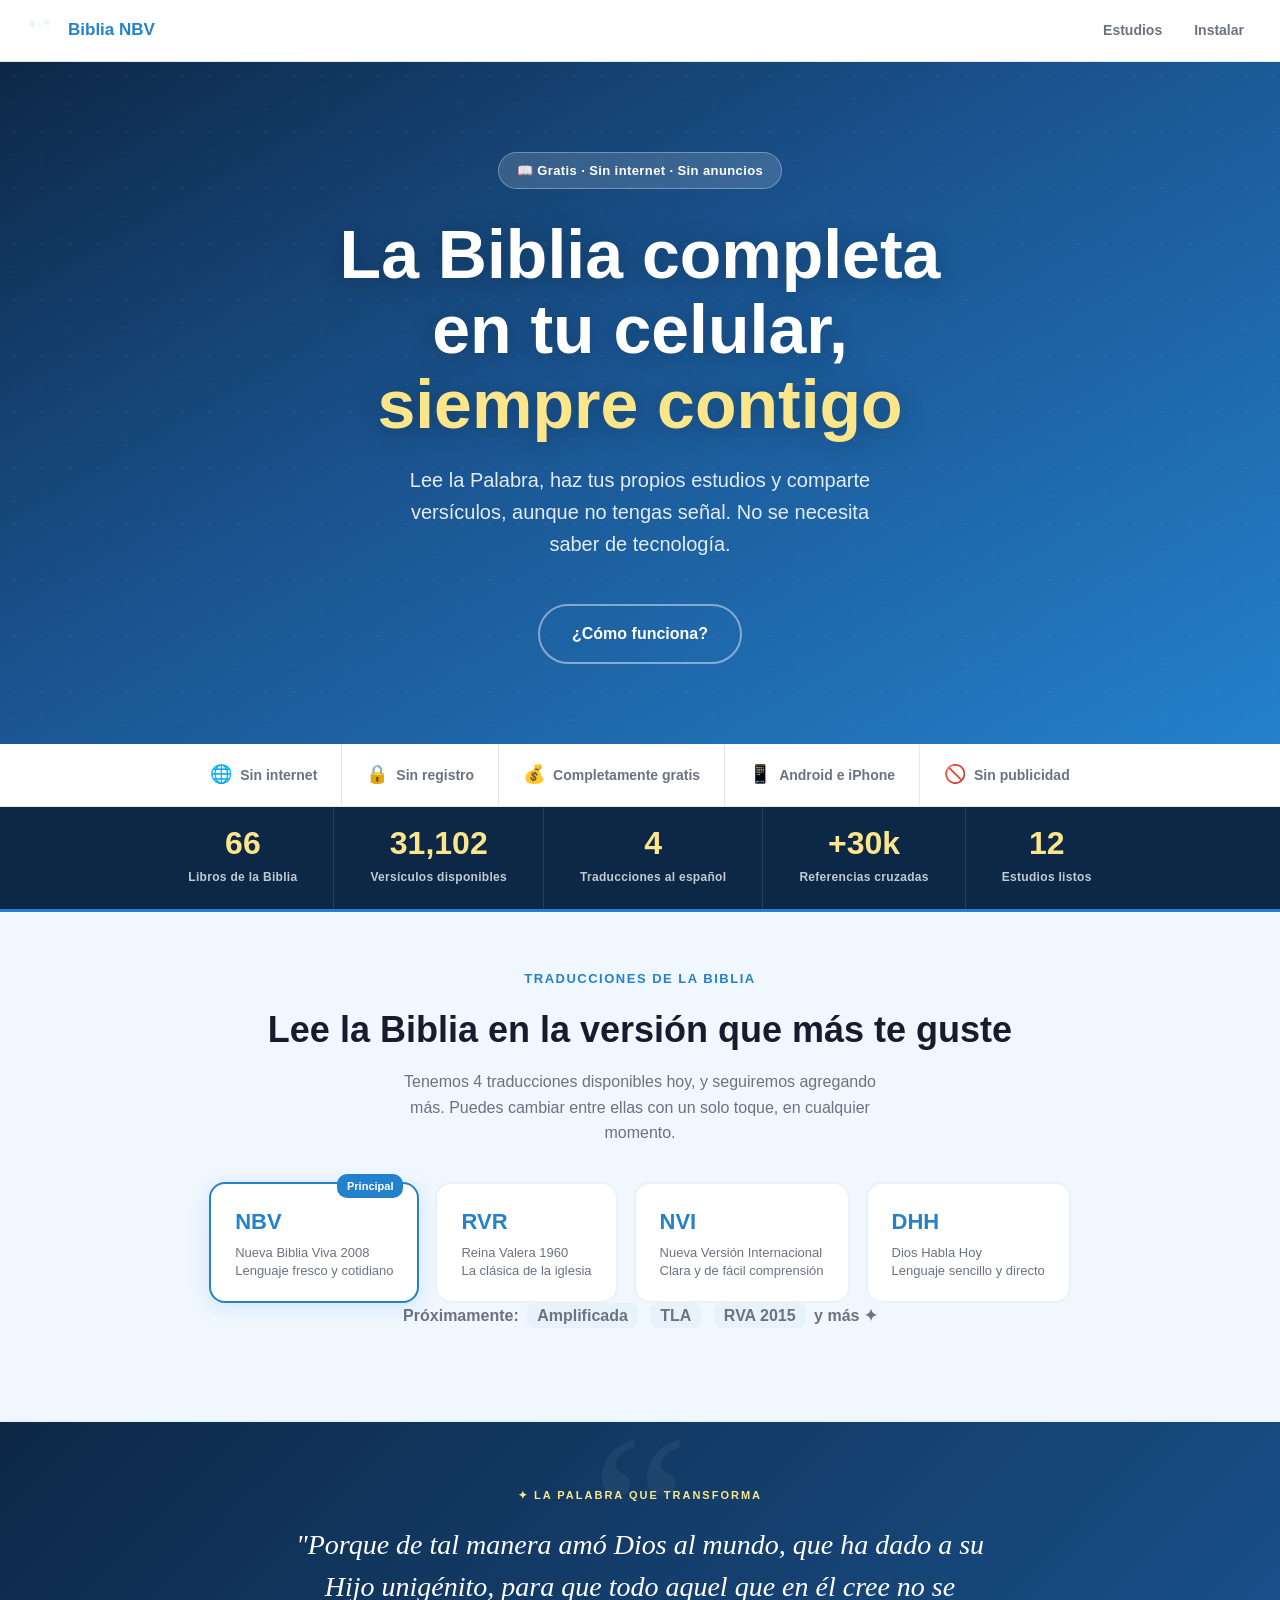
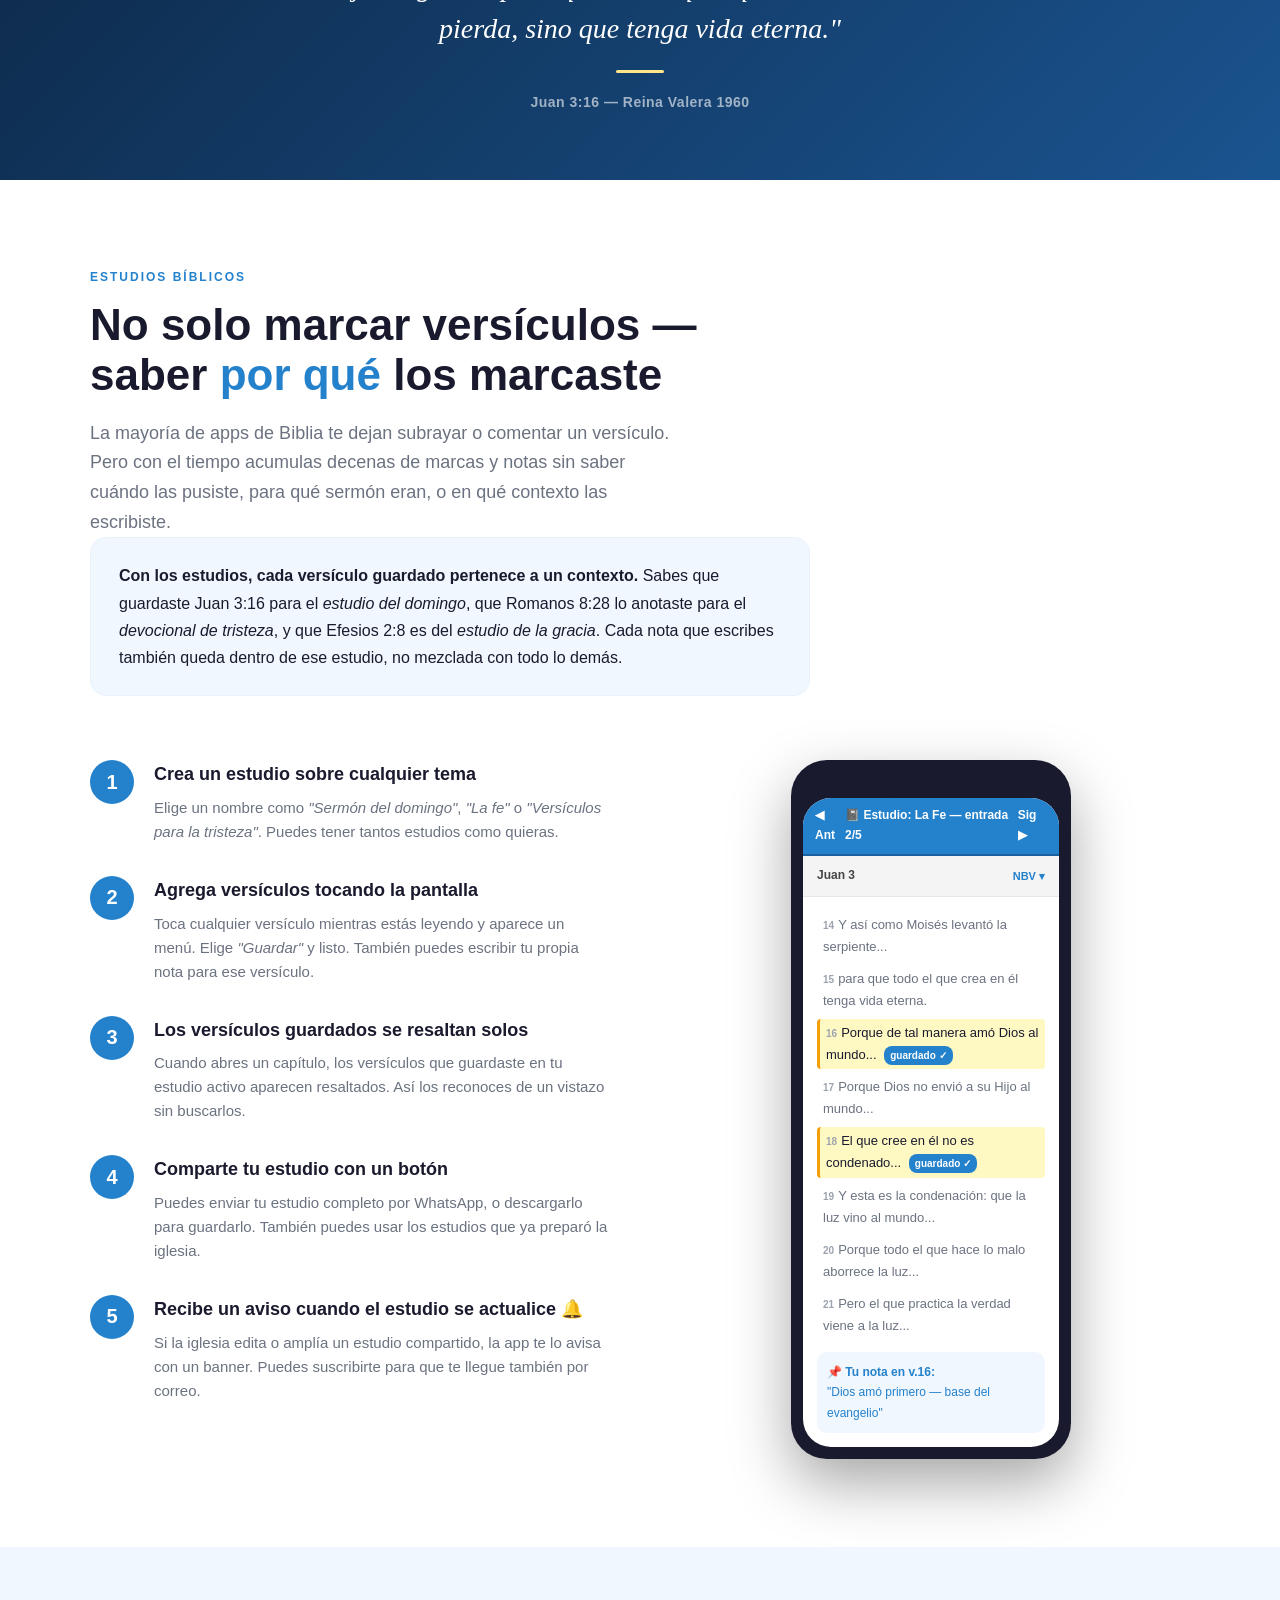
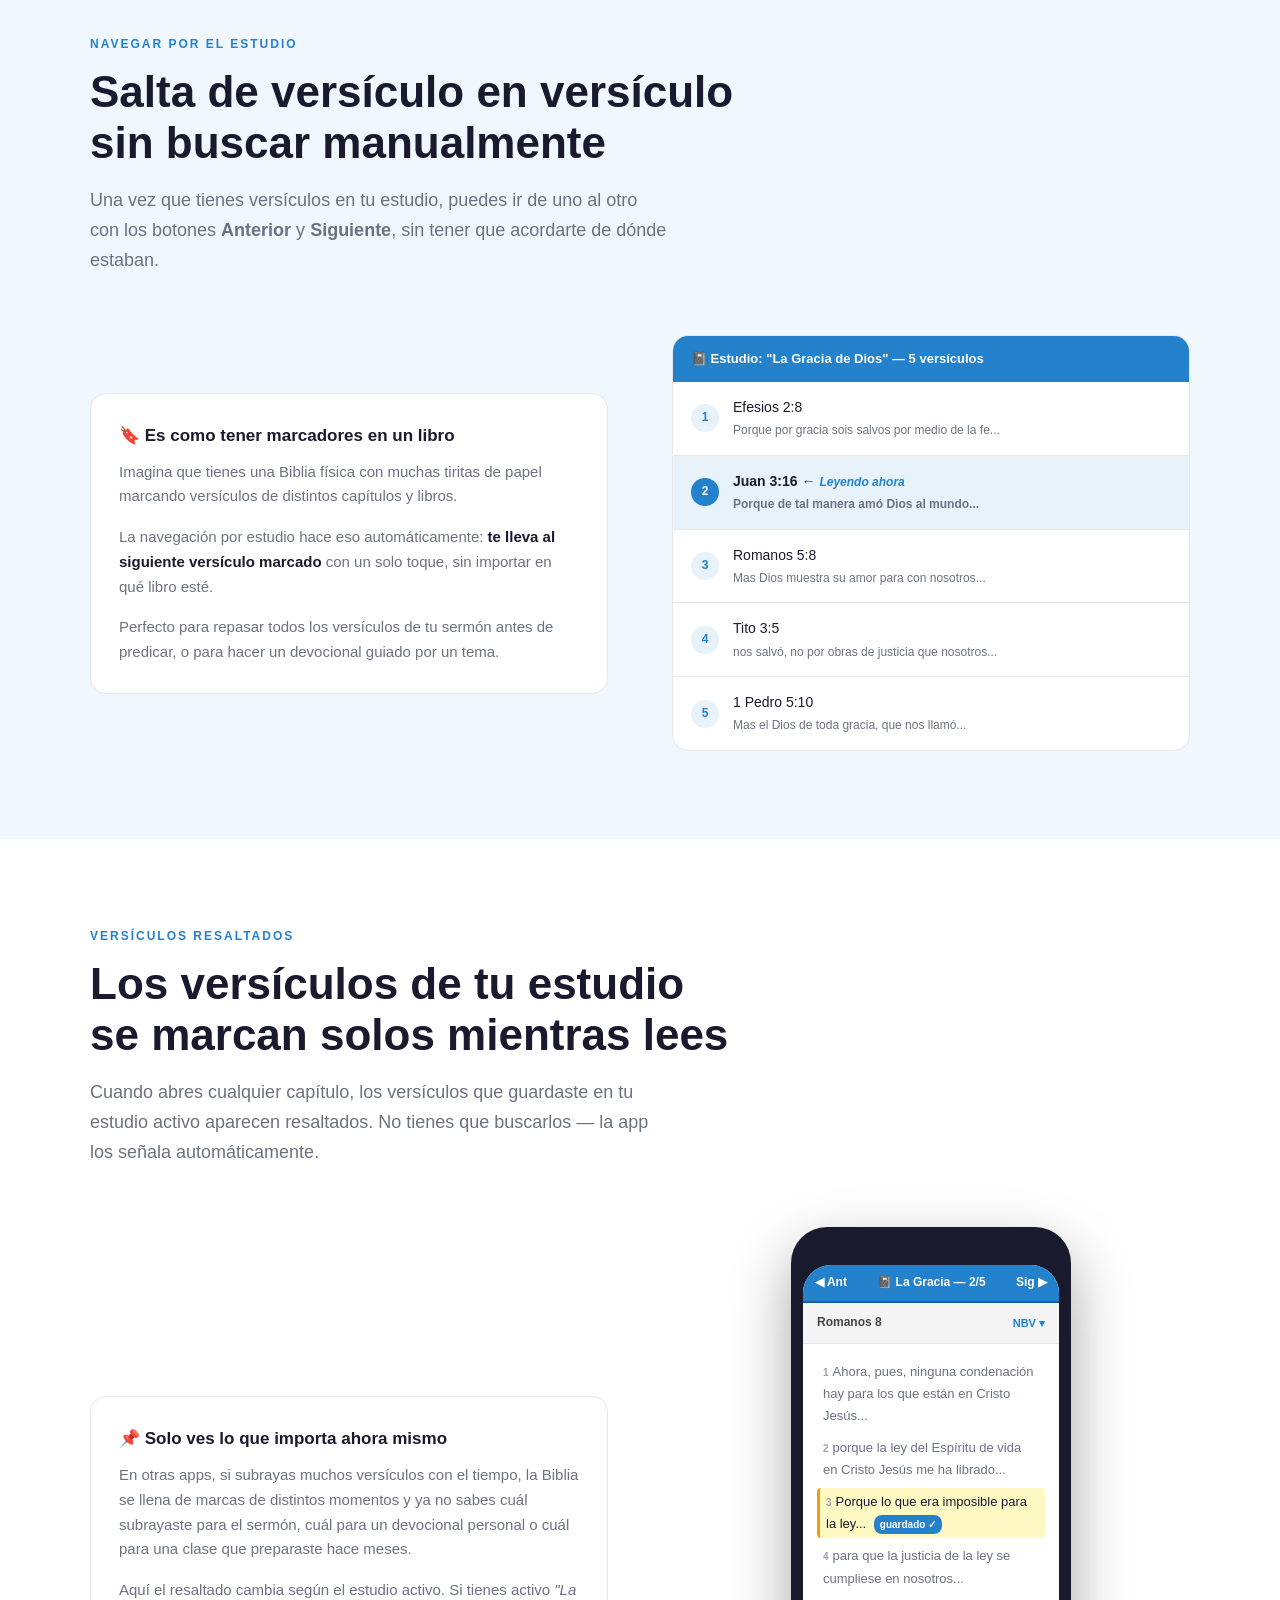
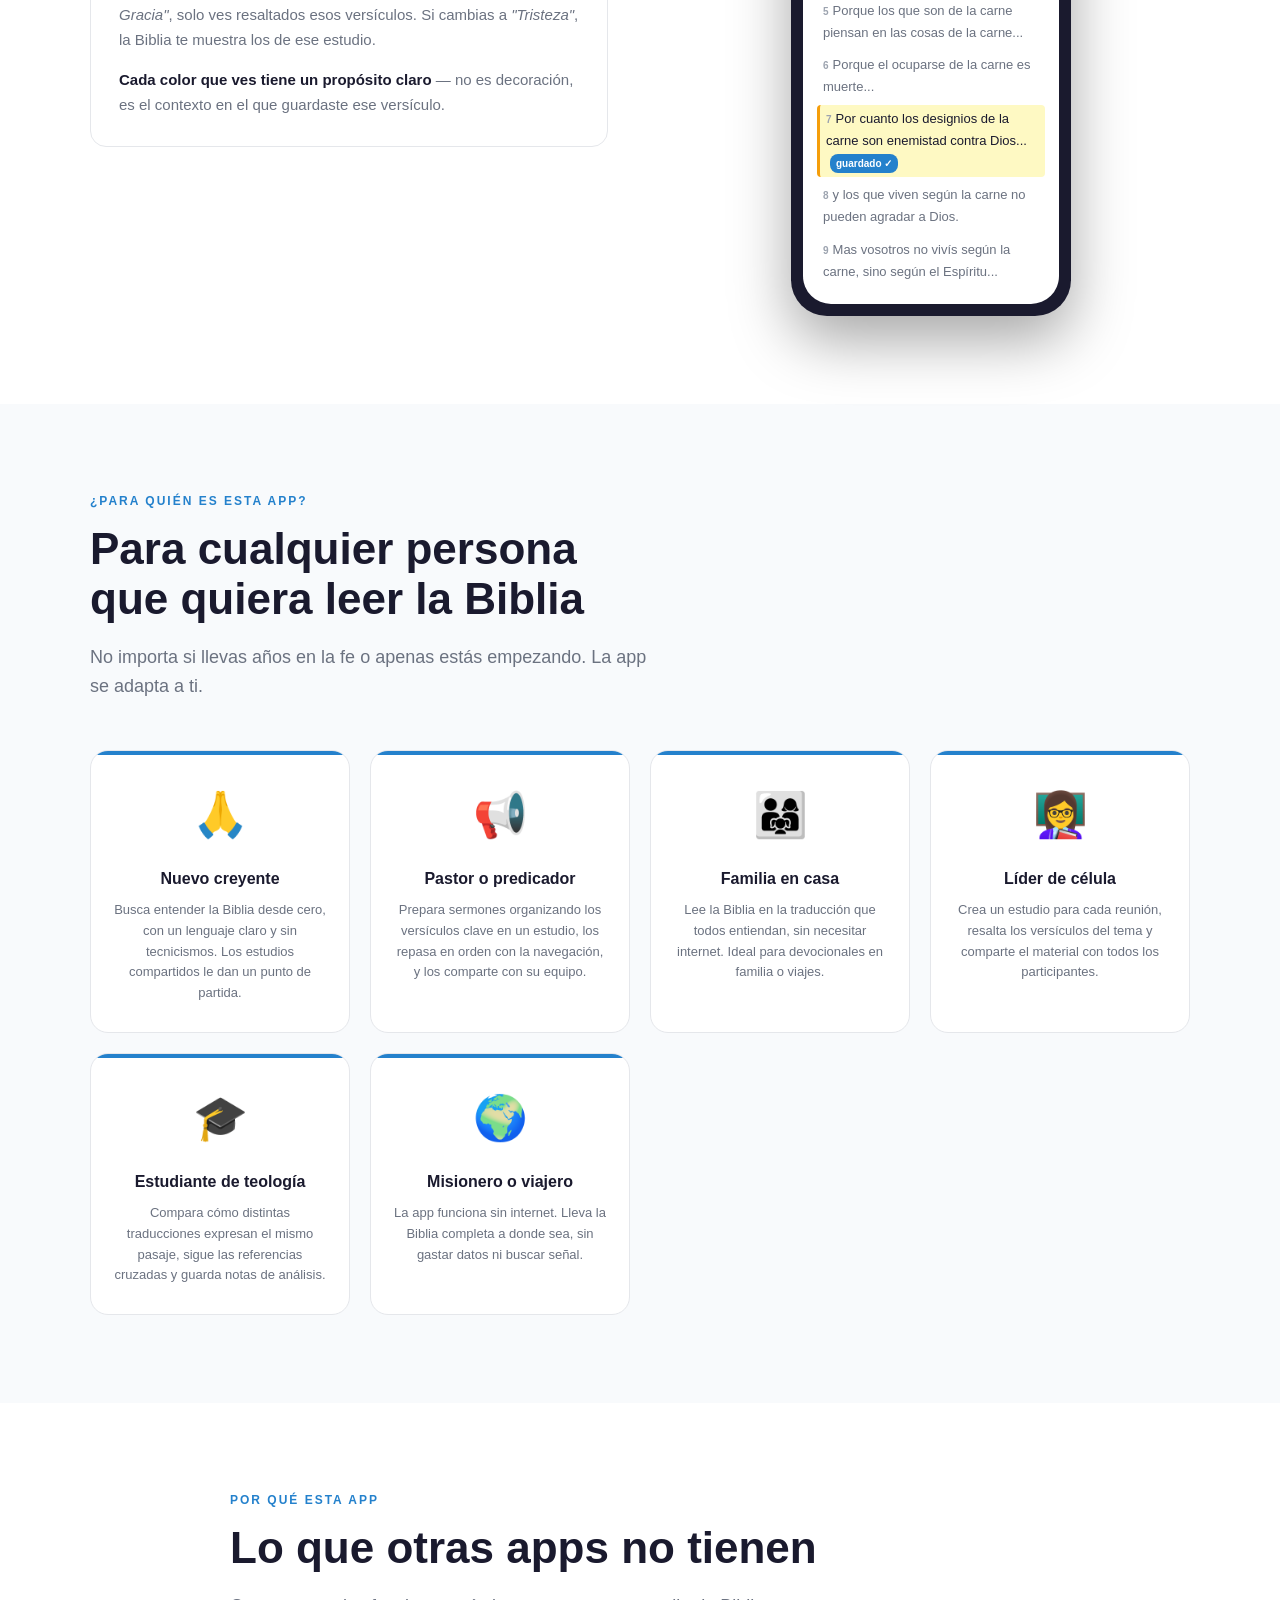
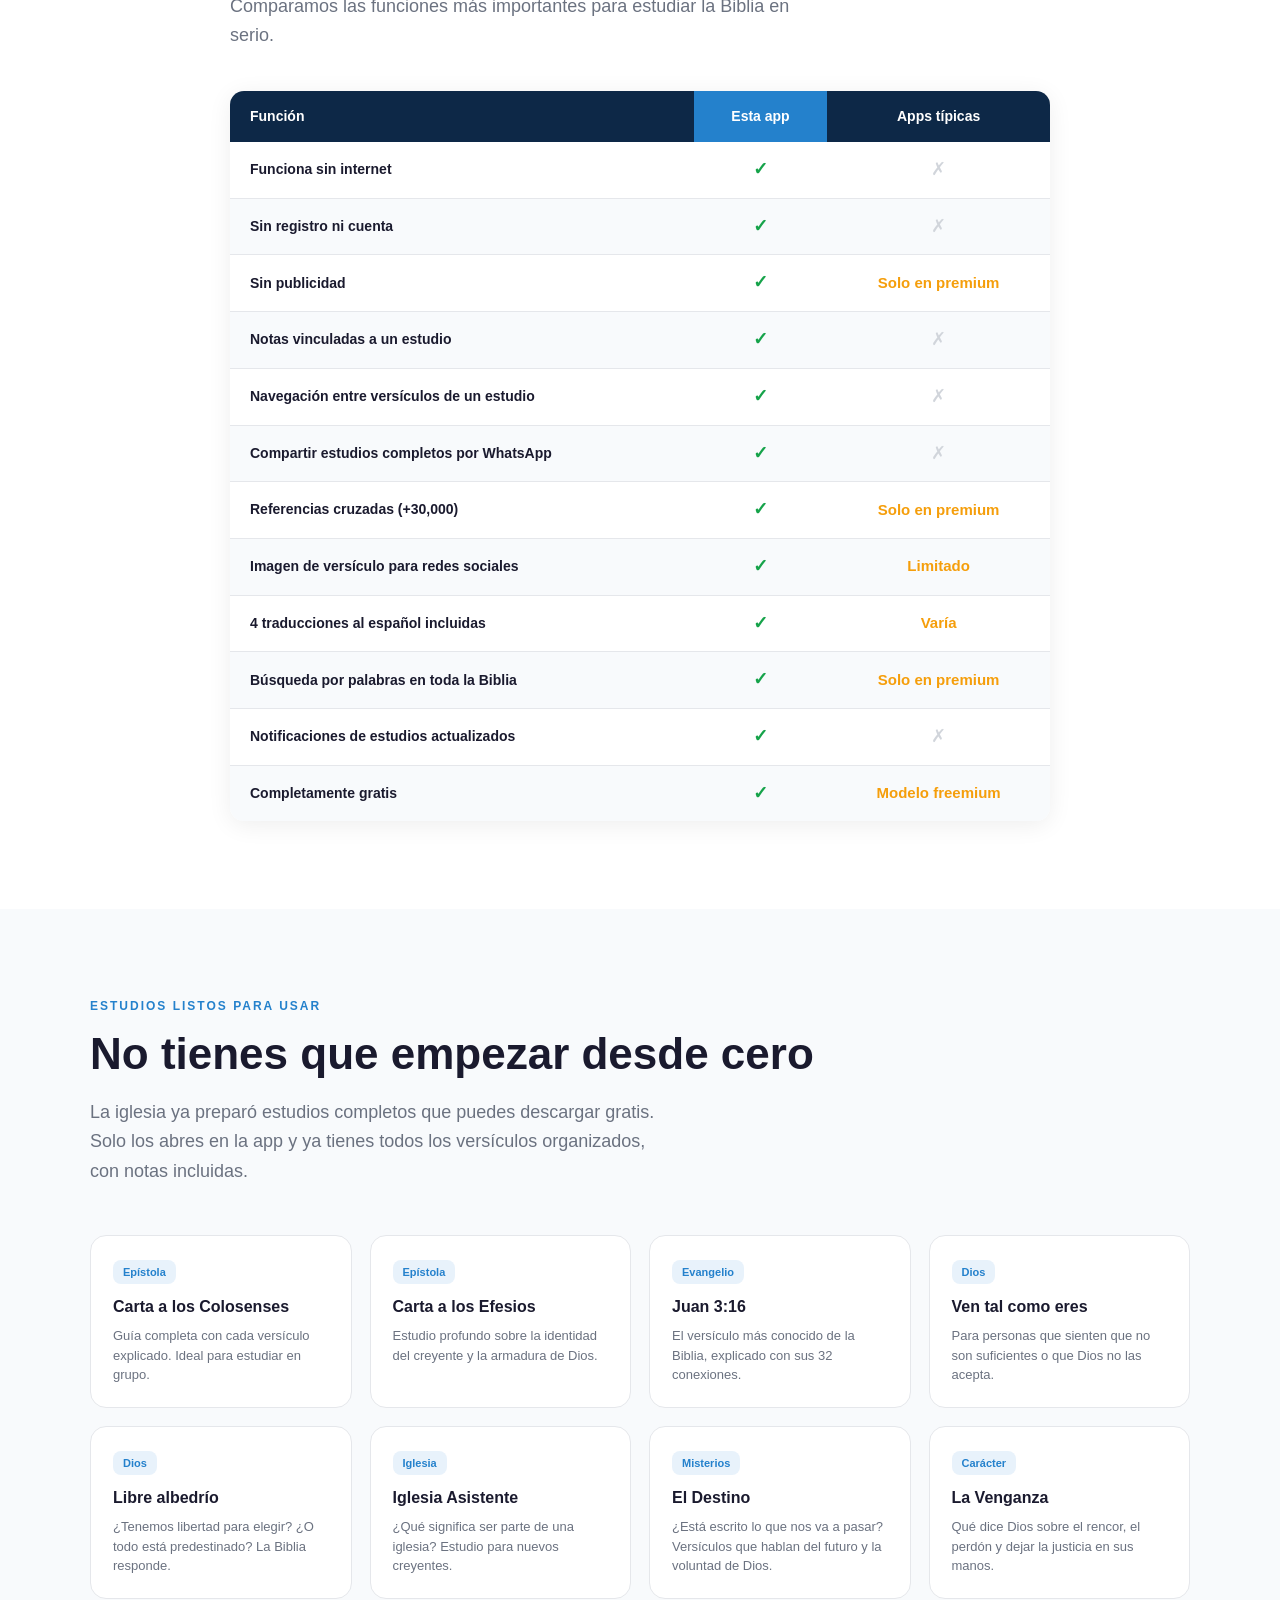
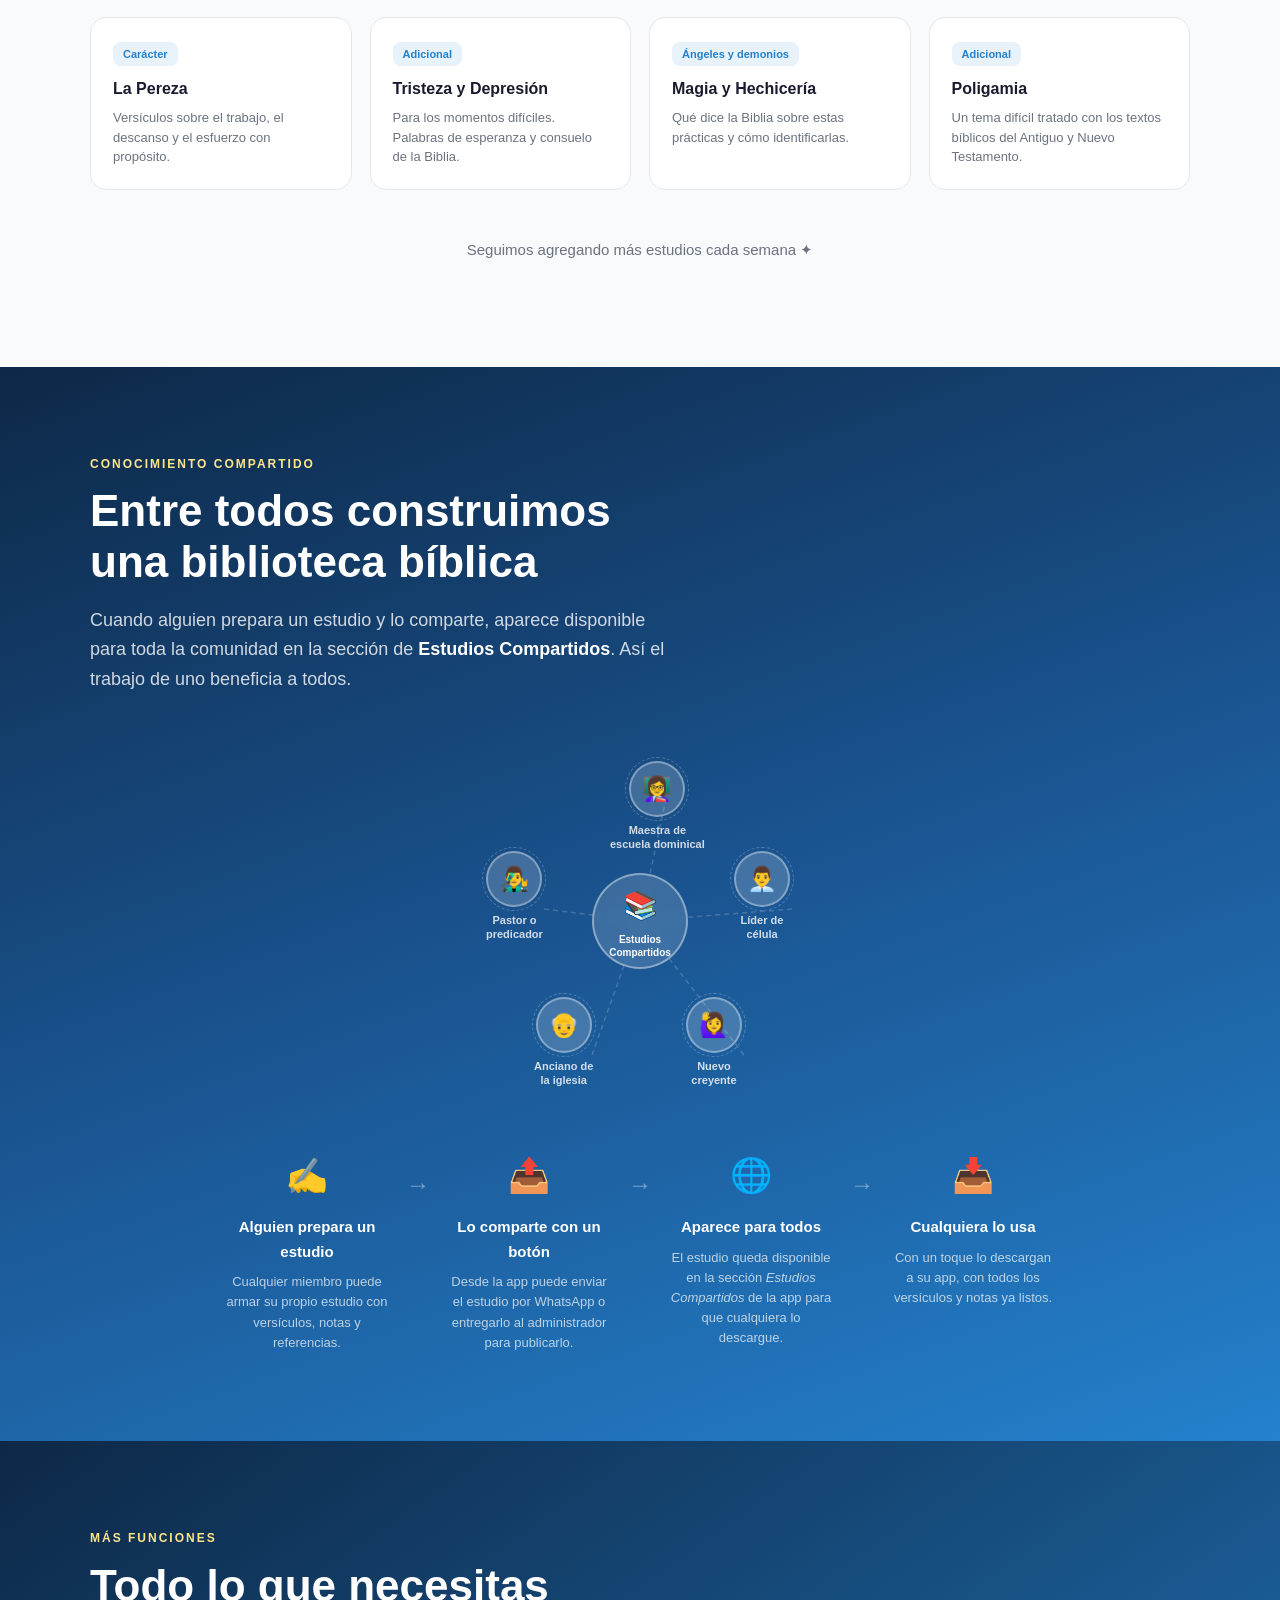
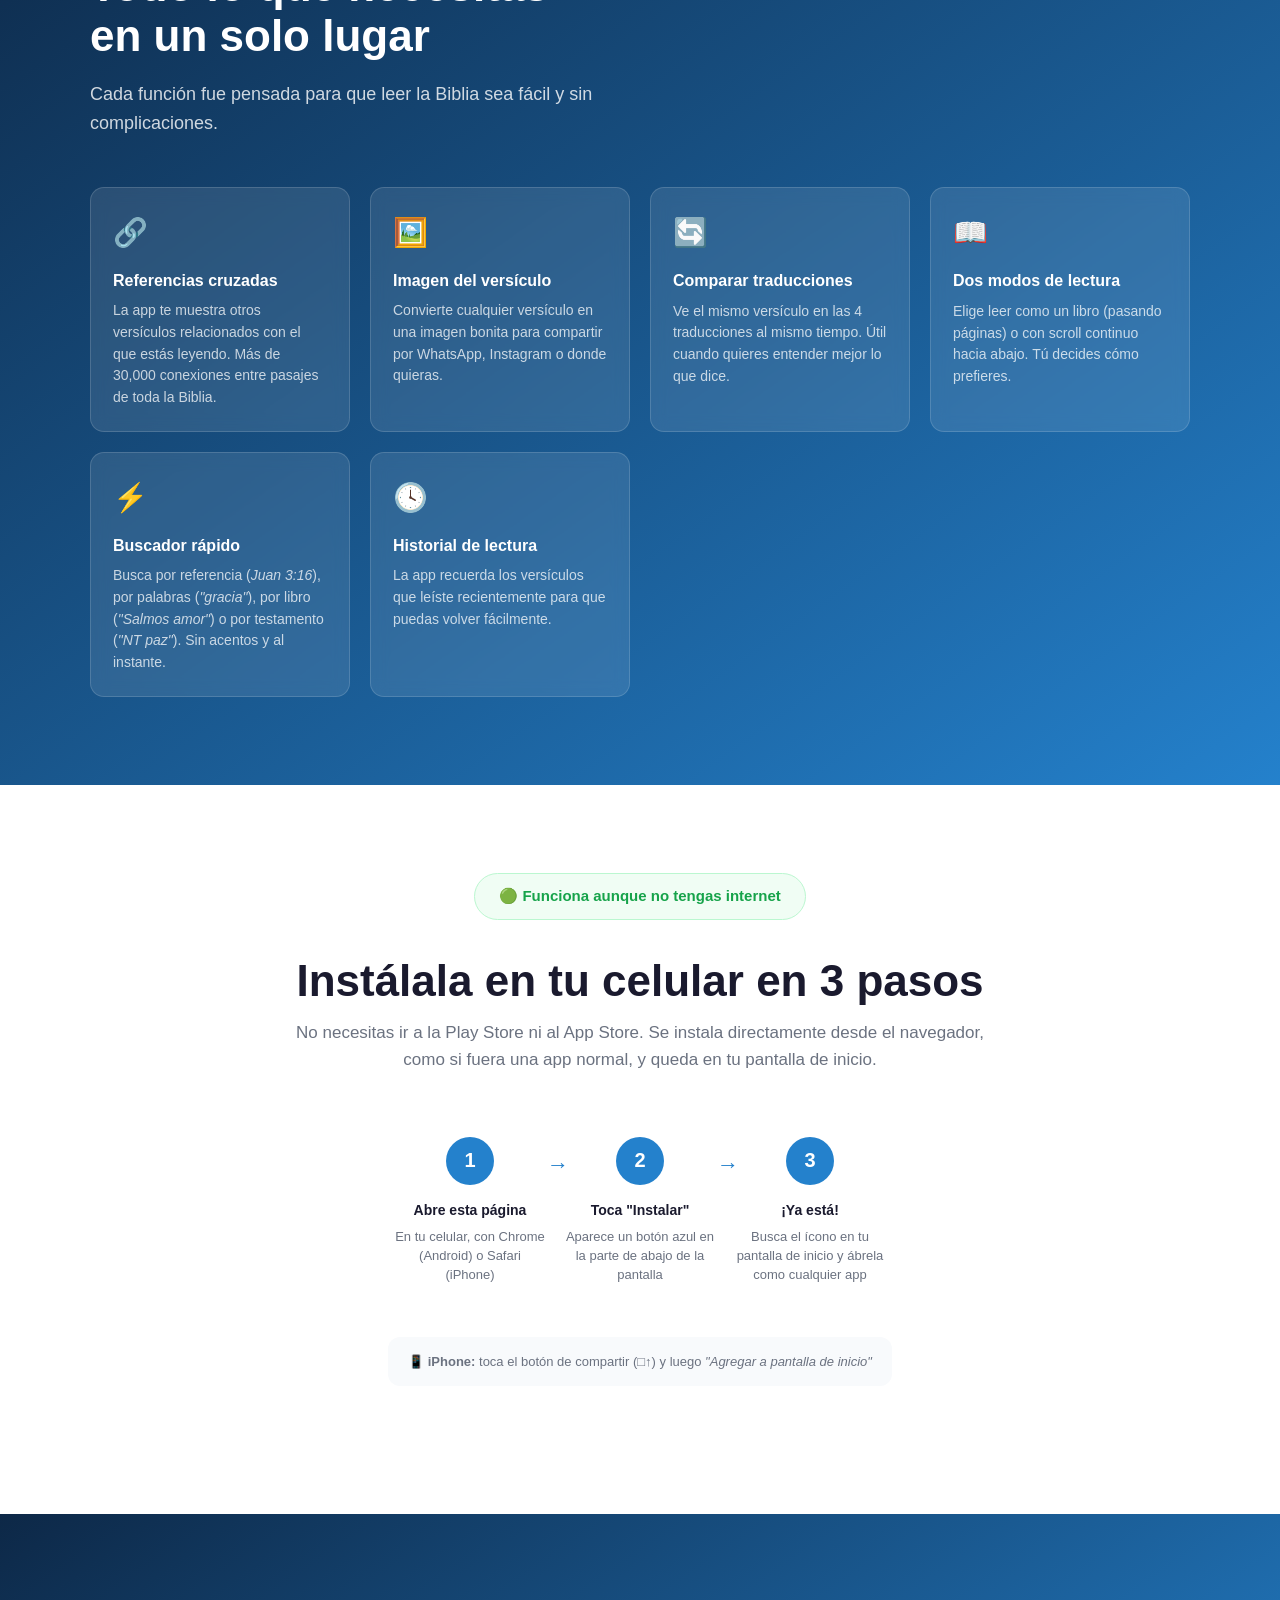
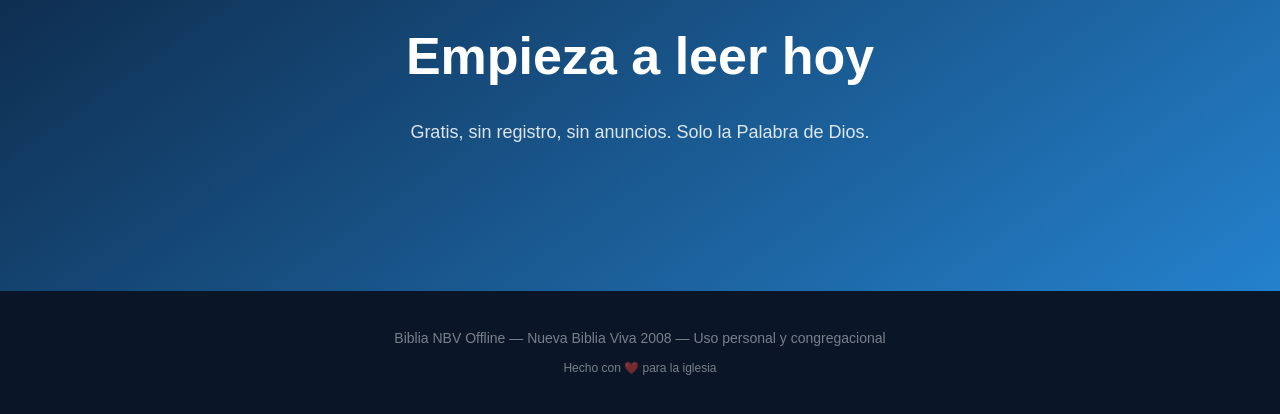
==== commit b589e412: "v2.17: modal tutorial landing, ícono PWA local, mejoras manifest - Modal de landing (88vh móvil / 90" ====
--- a/landing.html
+++ b/landing.html
@@ -1037,7 +1037,6 @@
   <div class="nav-links">
     <a href="#estudios" class="nav-link">Estudios</a>
     <a href="#instalar" class="nav-link">Instalar</a>
-    <a href="https://davidgarrido.github.io/bibliaNBVOffline/" class="nav-cta">Abrir app →</a>
   </div>
 </nav>
 
@@ -1051,7 +1050,6 @@
       aunque no tengas señal. No se necesita saber de tecnología.
     </p>
     <div class="hero-actions">
-      <a href="https://davidgarrido.github.io/bibliaNBVOffline/" class="btn-hero">📖 Abrir la Biblia</a>
       <a href="#estudios" class="btn-ghost">¿Cómo funciona?</a>
     </div>
   </div>
@@ -1092,7 +1090,6 @@
 
 <!-- ════════════════ PDF CTA #1 ════════════════ -->
 <div class="pdf-cta-block">
-  <a class="pdf-cta-btn" href="https://davidgarrido.github.io/bibliaNBVOffline/">📖 Abrir la Biblia ahora</a>
   <span class="pdf-cta-url">davidgarrido.github.io/bibliaNBVOffline</span>
 </div>
 
@@ -1206,6 +1203,16 @@
             </p>
           </div>
         </div>
+        <div class="study-step">
+          <div class="study-step-num">5</div>
+          <div class="study-step-body">
+            <h3>Recibe un aviso cuando el estudio se actualice 🔔</h3>
+            <p>
+              Si la iglesia edita o amplía un estudio compartido, la app te lo avisa con un banner.
+              Puedes suscribirte para que te llegue también por correo.
+            </p>
+          </div>
+        </div>
       </div>
 
       <!-- teléfono con versículos resaltados -->
@@ -1245,7 +1252,6 @@
 
 <!-- ════════════════ PDF CTA #2 ════════════════ -->
 <div class="pdf-cta-block">
-  <a class="pdf-cta-btn" href="https://davidgarrido.github.io/bibliaNBVOffline/">📓 Crear mi primer estudio</a>
   <span class="pdf-cta-url">davidgarrido.github.io/bibliaNBVOffline</span>
 </div>
 
@@ -1491,6 +1497,16 @@
           <td><span class="check-part">Varía</span></td>
         </tr>
         <tr>
+          <td>Búsqueda por palabras en toda la Biblia</td>
+          <td><span class="check-yes">✓</span></td>
+          <td><span class="check-part">Solo en premium</span></td>
+        </tr>
+        <tr>
+          <td>Notificaciones de estudios actualizados</td>
+          <td><span class="check-yes">✓</span></td>
+          <td><span class="check-no">✗</span></td>
+        </tr>
+        <tr>
           <td>Completamente gratis</td>
           <td><span class="check-yes">✓</span></td>
           <td><span class="check-part">Modelo freemium</span></td>
@@ -1502,7 +1518,6 @@
 
 <!-- ════════════════ PDF CTA #3 ════════════════ -->
 <div class="pdf-cta-block">
-  <a class="pdf-cta-btn" href="https://davidgarrido.github.io/bibliaNBVOffline/">📚 Ver la biblioteca de estudios</a>
   <span class="pdf-cta-url">davidgarrido.github.io/bibliaNBVOffline</span>
 </div>
 
@@ -1581,7 +1596,6 @@
 
     <div style="text-align:center;margin-top:48px;">
       <p style="color:var(--muted);font-size:15px;margin-bottom:16px;">Seguimos agregando más estudios cada semana ✦</p>
-      <a href="https://davidgarrido.github.io/bibliaNBVOffline/" class="btn-blue">Ver todos en la app →</a>
     </div>
   </div>
 </section>
@@ -1820,7 +1834,7 @@
       <div class="quick-card">
         <span class="qi">⚡</span>
         <h3>Buscador rápido</h3>
-        <p>Escribe <em>Juan 3:16</em> y vas directo. También puedes buscar un rango como <em>Salmos 23:1-6</em>.</p>
+        <p>Busca por referencia (<em>Juan 3:16</em>), por palabras (<em>"gracia"</em>), por libro (<em>"Salmos amor"</em>) o por testamento (<em>"NT paz"</em>). Sin acentos y al instante.</p>
       </div>
       <div class="quick-card">
         <span class="qi">🕓</span>
@@ -1864,14 +1878,12 @@
     </div>
 
     <div style="margin-top:40px;">
-      <a href="https://davidgarrido.github.io/bibliaNBVOffline/" class="btn-blue">📲 Abrir e instalar ahora</a>
     </div>
   </div>
 </section>
 
 <!-- ════════════════ PDF CTA #4 ════════════════ -->
 <div class="pdf-cta-block" style="background:#f0f6fb;padding:20pt 0;border-top:2pt solid #1a5490;border-bottom:2pt solid #1a5490;">
-  <a class="pdf-cta-btn" href="https://davidgarrido.github.io/bibliaNBVOffline/">📲 Instalar la app gratis</a>
   <span class="pdf-cta-url">Sin registro · Sin internet · Sin publicidad · davidgarrido.github.io/bibliaNBVOffline</span>
 </div>
 
@@ -1879,7 +1891,6 @@
 <section class="cta-sec">
   <h2>Empieza a leer hoy</h2>
   <p>Gratis, sin registro, sin anuncios. Solo la Palabra de Dios.</p>
-  <a href="https://davidgarrido.github.io/bibliaNBVOffline/" class="btn-hero">📖 Abrir la Biblia</a>
 </section>
 
 <!-- ════════════════ FOOTER ════════════════ -->
